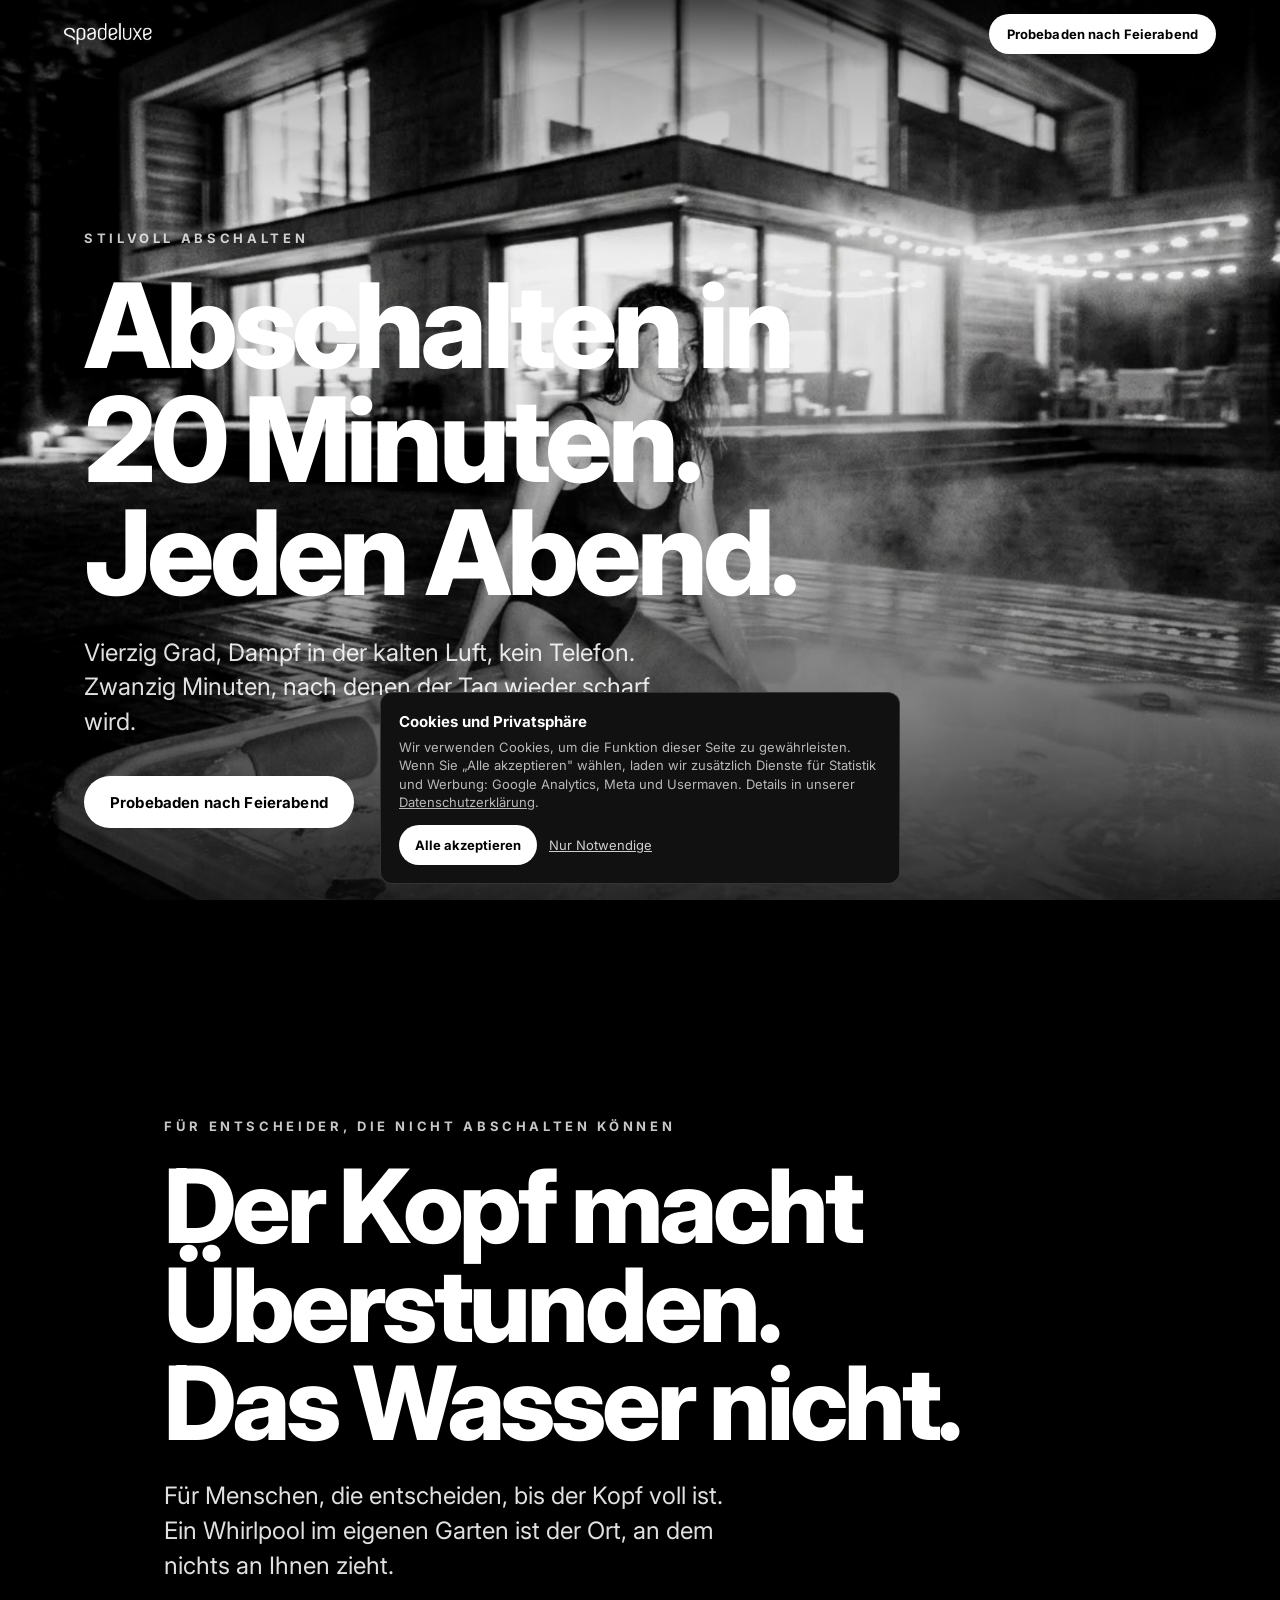
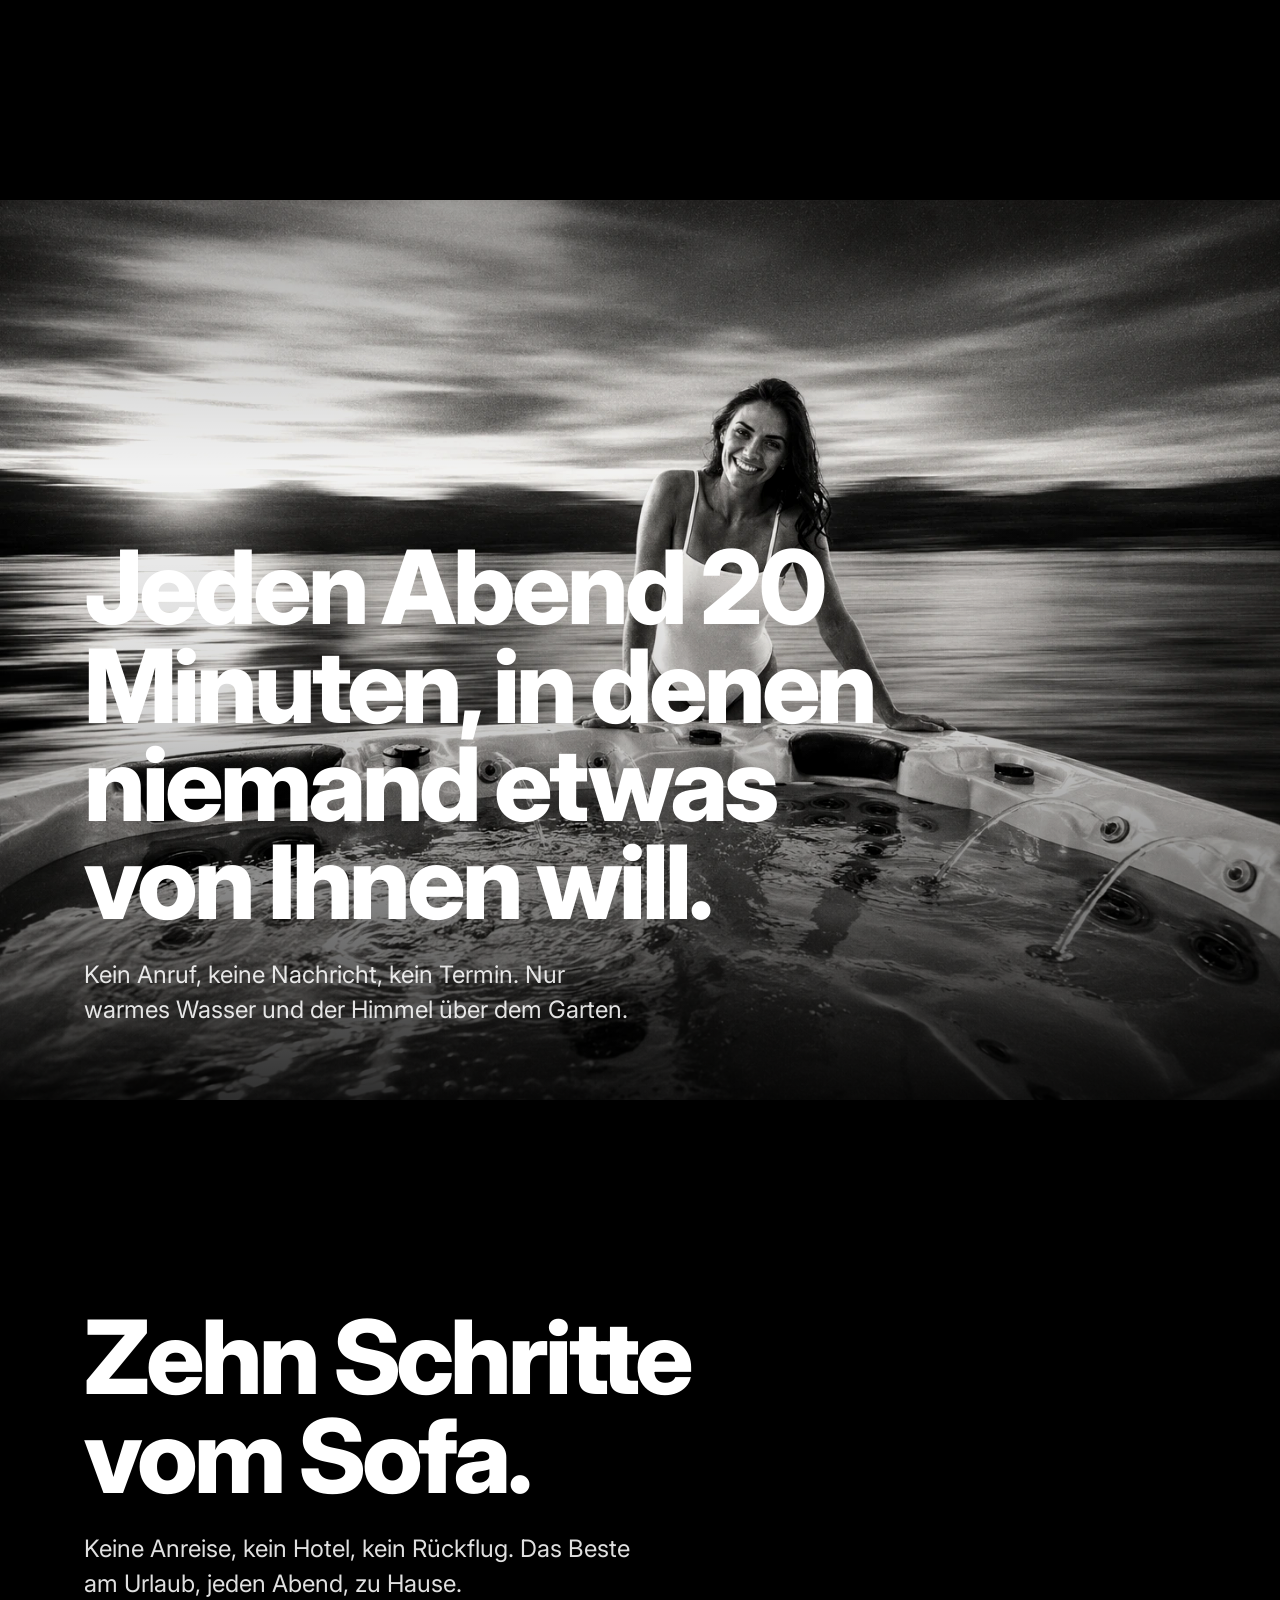
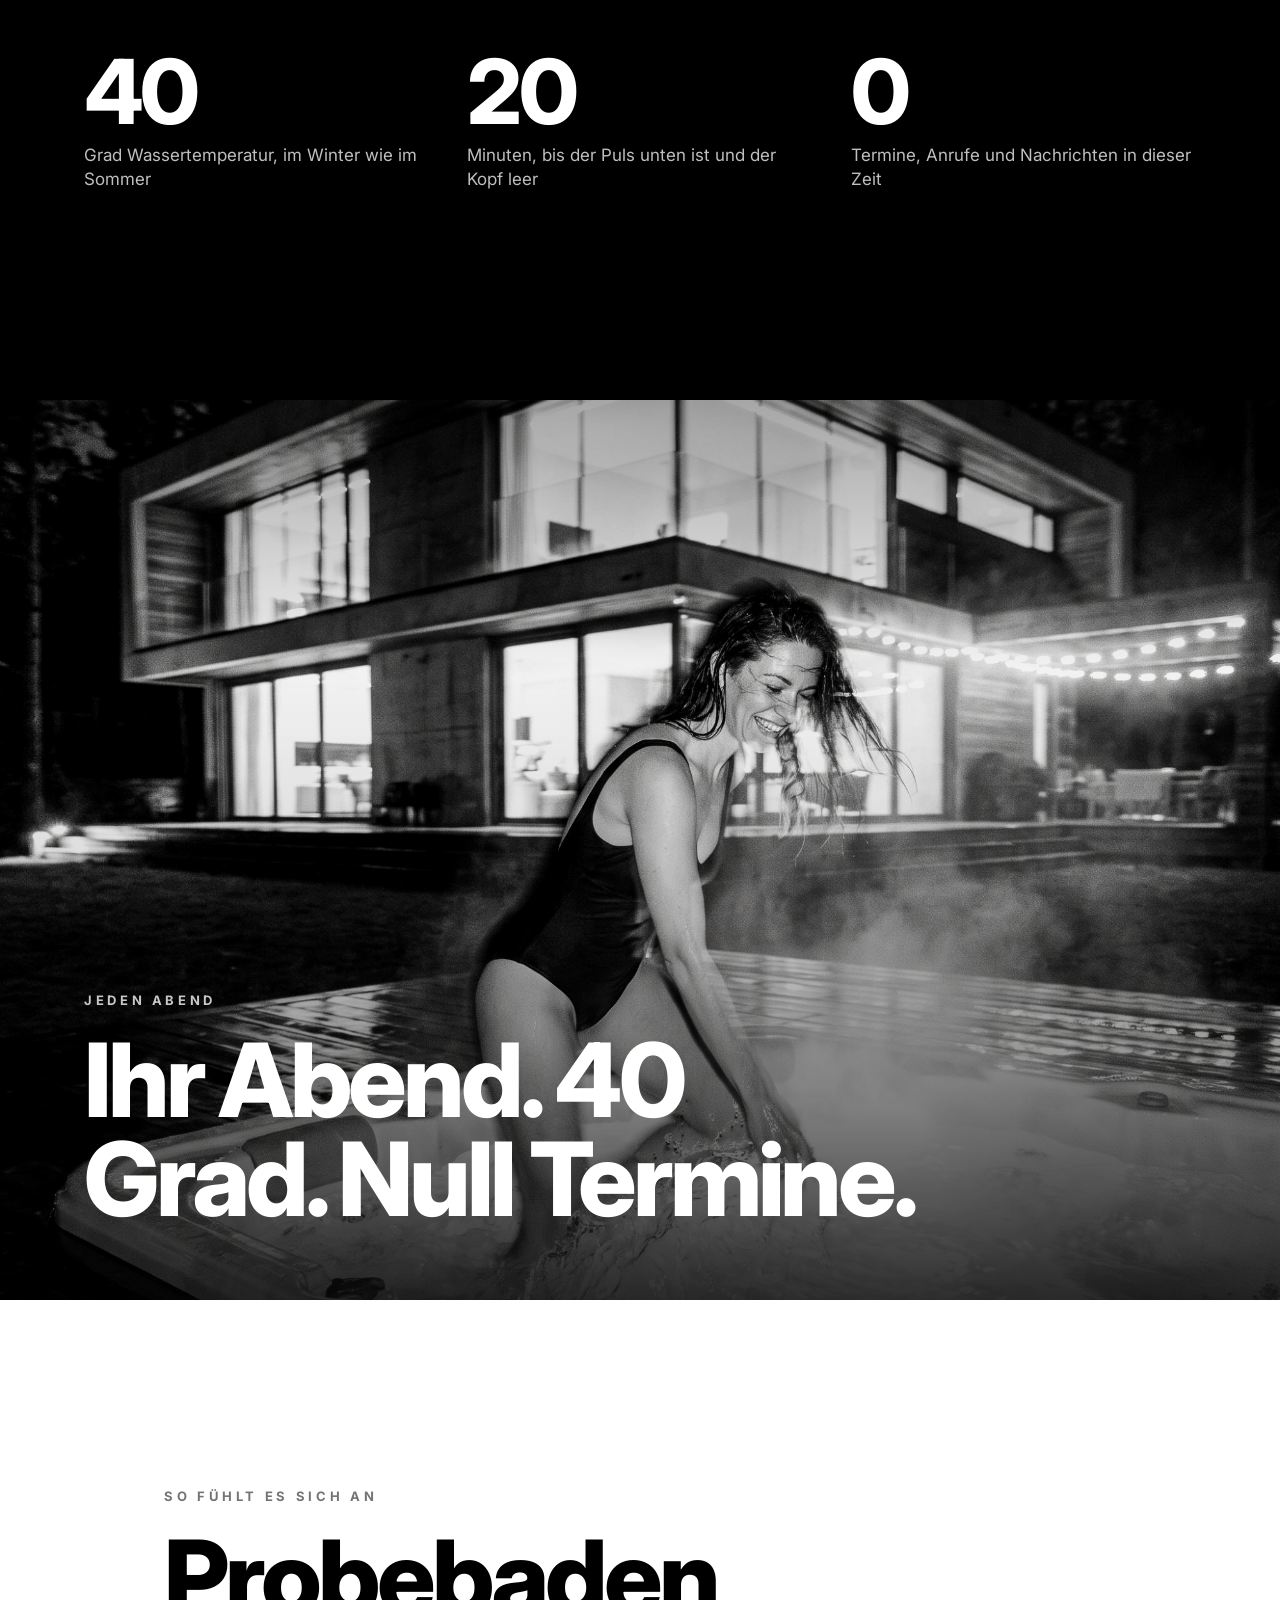
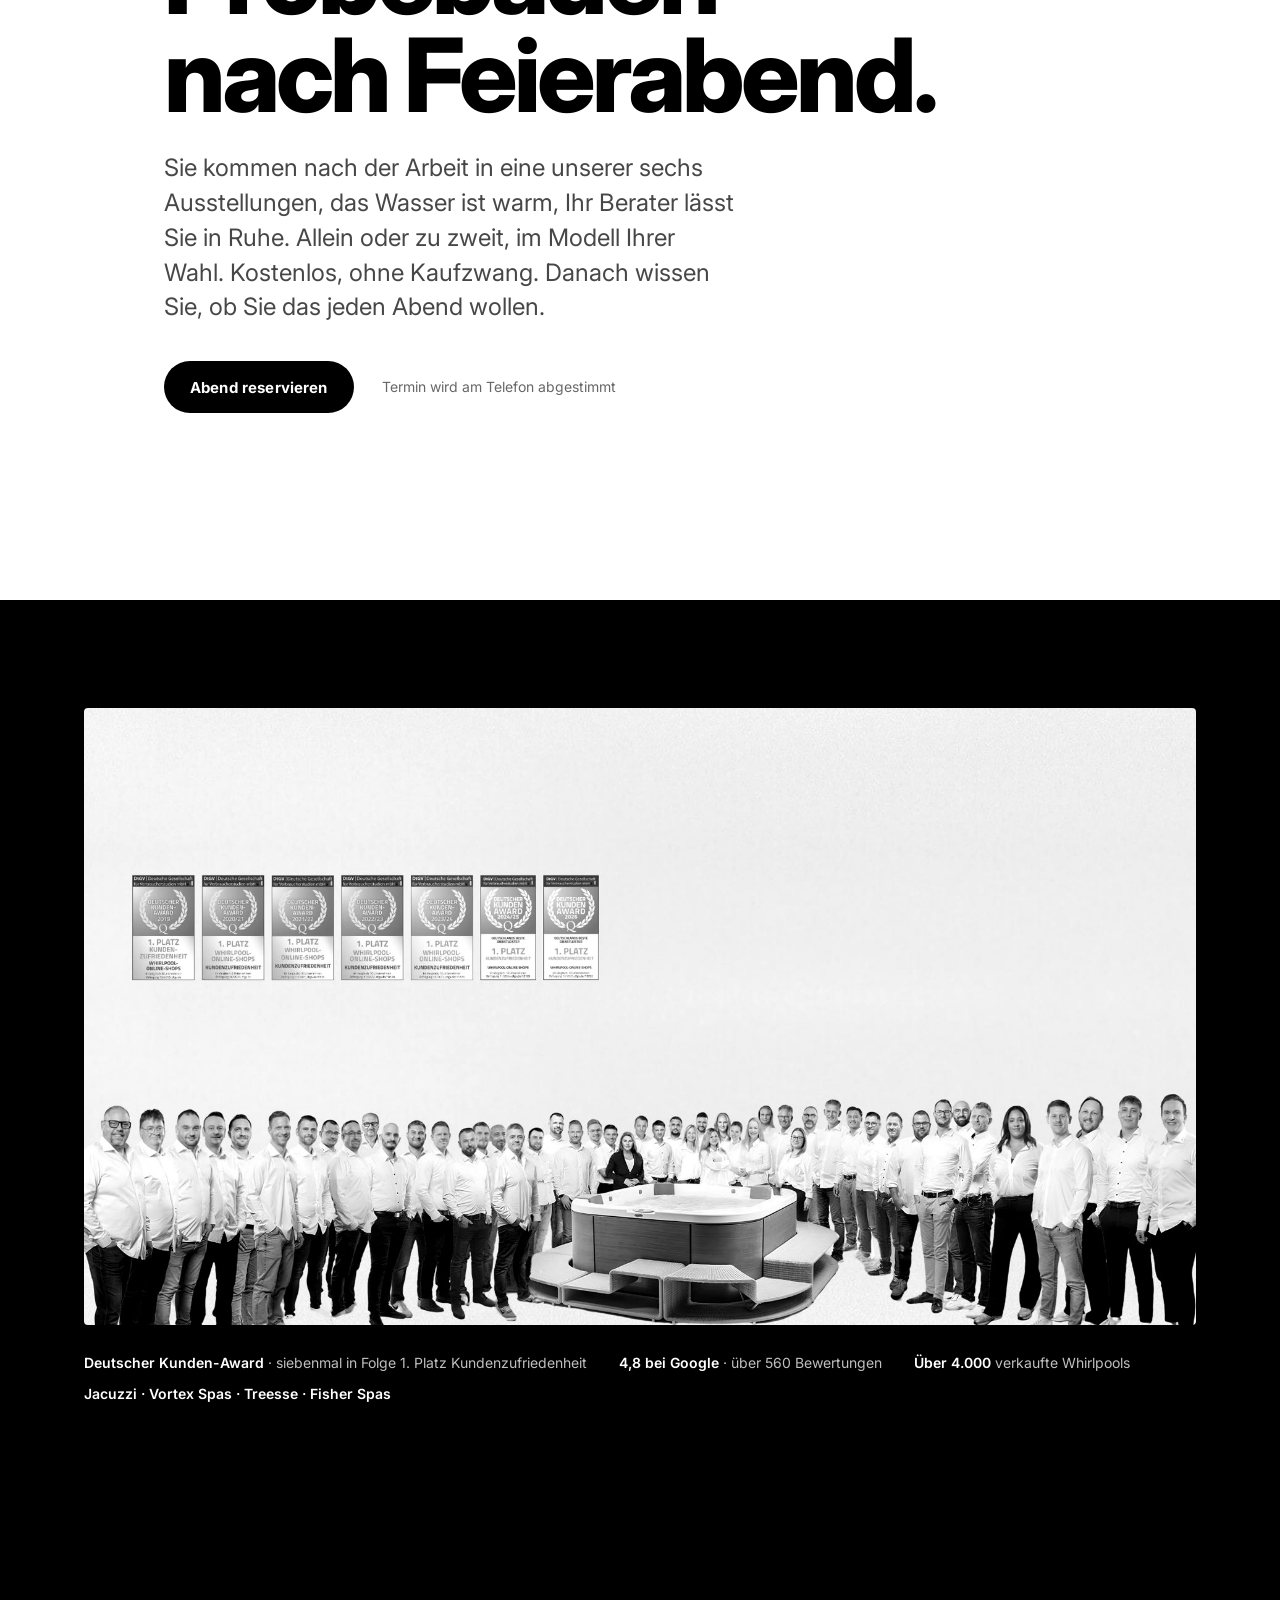
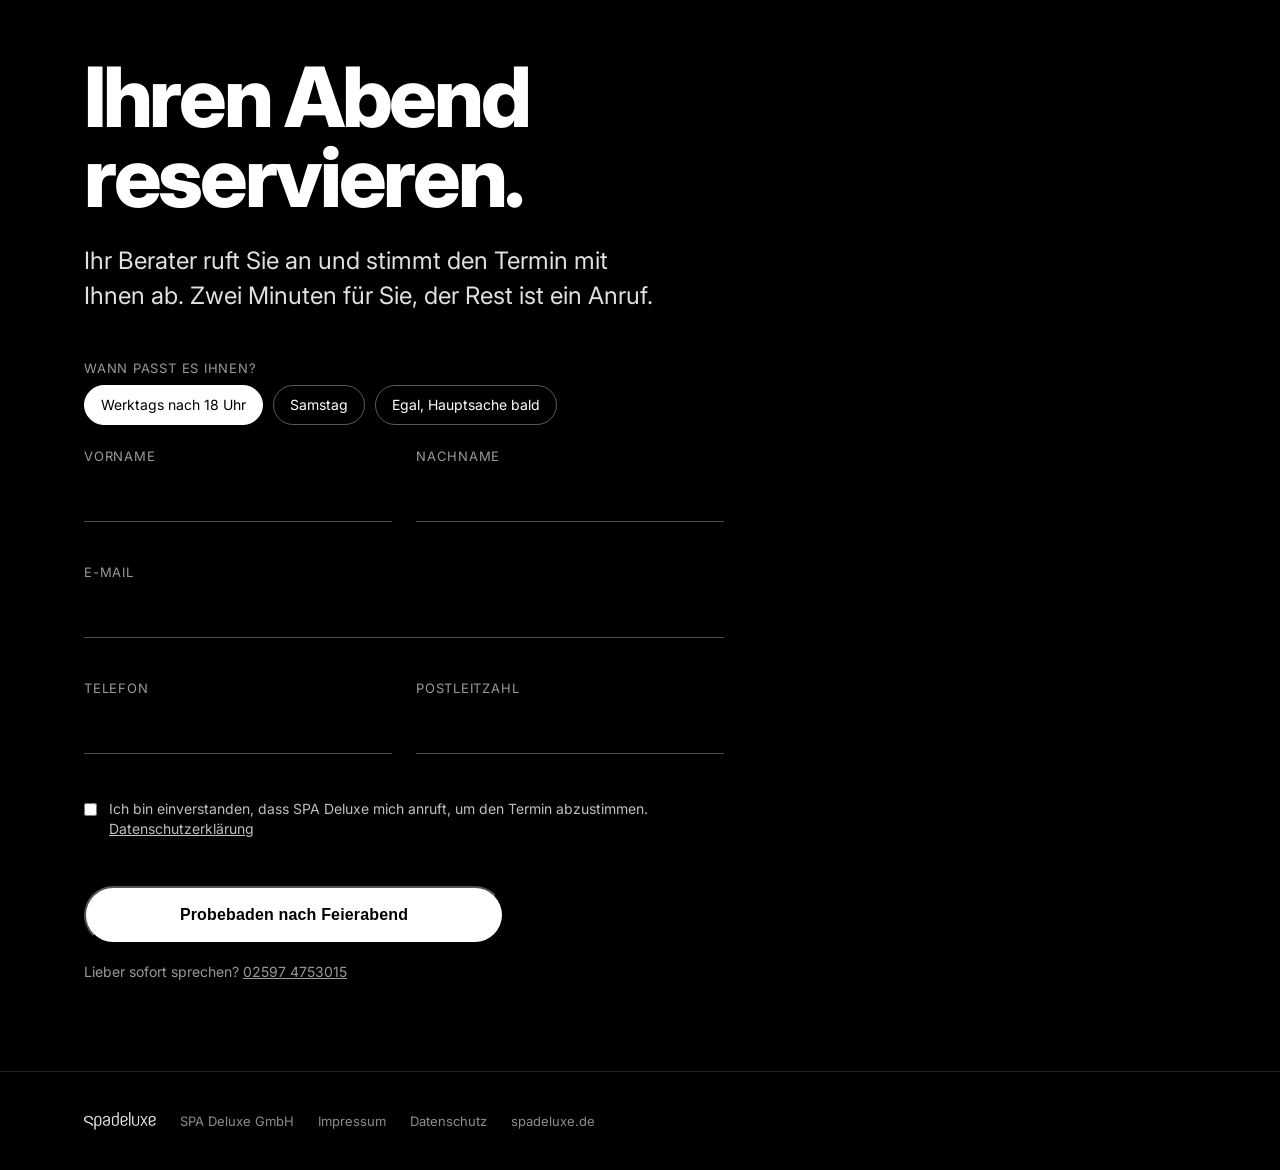
==== abschalten/index.html @ 78bf1dae "ads.spadeluxe.de: Kampagnenseiten, Ordner abschalten/ (Fassung 1, Zoho-Kennungen folgen) Co-Authored" ====
<!DOCTYPE html>
<html lang="de">
<head>
  <meta charset="UTF-8" />
  <meta name="viewport" content="width=device-width, initial-scale=1, viewport-fit=cover" />
  <meta name="theme-color" content="#000000" />
  <title>Abschalten in 20 Minuten. Jeden Abend. · SPA Deluxe</title>
  <meta name="description" content="Für alle, die abends nicht abschalten können: Vierzig Grad, Dampf in der kalten Luft, kein Telefon. Probebaden nach Feierabend in einer von sechs Ausstellungen von SPA Deluxe, kostenlos und ohne Kaufzwang." />
  <link rel="canonical" href="https://ads.spadeluxe.de/abschalten/" />
  <meta property="og:type" content="website" />
  <meta property="og:title" content="Abschalten in 20 Minuten. Jeden Abend." />
  <meta property="og:description" content="Vierzig Grad, Dampf in der kalten Luft, kein Telefon. Probebaden nach Feierabend bei SPA Deluxe." />
  <meta property="og:image" content="https://ads.spadeluxe.de/abschalten/assets/bilder/haus-nacht.webp" />
  <meta property="og:locale" content="de_DE" />
  <meta name="twitter:card" content="summary_large_image" />
  <link rel="preconnect" href="https://fonts.googleapis.com" />
  <link rel="preconnect" href="https://fonts.gstatic.com" crossorigin />
  <link href="https://fonts.googleapis.com/css2?family=Inter:wght@500;700;800&display=swap" rel="stylesheet" />
  <link rel="stylesheet" href="abschalten.css" />
  <!--
    Abschalten (Stress-CEO), Kampagnenseite im Apple-Stil, Stand 27.10.2026. Technik: app.js der Bauherren-Seite
    (Einwilligung, Messung, Zoho Web-to-Lead, Erfolgsanzeige, PLZ zur Ausstellung), abschalten.js (Einblenden,
    Zeitwunsch in Description, Vorschau). Zoho: Webformular „Abschalten LP" mit Lead Source „Lead: Abschalten";
    solange xnQsjsdp mit TODO beginnt, sendet app.js nichts und zeigt nur die Bestätigung.
    Vorschau: ?vorschau=danke, ?vorschau=formular, ?ohne=cookies.
  -->
</head>
<body>

<header class="kopf" id="site-header">
  <a href="#top" aria-label="SPA Deluxe"><img class="logo" src="assets/logo-white.png" alt="SPA Deluxe" width="120" height="26" /></a>
  <a href="#termin" class="knopf klein" data-cta="header-primary">Probebaden nach Feierabend</a>
</header>

<!-- 1 · Hero -->
<section class="bild" id="top" style="--pos:60% 50%">
  <img class="bg" src="assets/bilder/haus-nacht.webp" alt="" width="1814" height="1820" fetchpriority="high" decoding="async" />
  <div class="v"></div>
  <div class="wrap">
    <p class="kicker sofort">Stilvoll abschalten</p>
    <h1 class="sofort">Abschalten in 20 Minuten. Jeden Abend.</h1>
    <p class="satz sofort">Vierzig Grad, Dampf in der kalten Luft, kein Telefon. Zwanzig Minuten, nach denen der Tag wieder scharf wird.</p>
    <div class="zeile sofort">
      <a href="#termin" class="knopf" data-cta="hero-primary">Probebaden nach Feierabend</a>
      <span class="beleg">4,8 bei Google · über 560 Bewertungen · sechs Ausstellungen</span>
    </div>
  </div>
</section>

<!-- 2 · Schmerz -->
<section class="text">
  <div class="wrap">
    <p class="kicker reveal">Für Entscheider, die nicht abschalten können</p>
    <h2 class="gross reveal">Der Kopf macht Überstunden. Das Wasser nicht.</h2>
    <p class="satz reveal">Für Menschen, die entscheiden, bis der Kopf voll ist. Ein Whirlpool im eigenen Garten ist der Ort, an dem nichts an Ihnen zieht.</p>
  </div>
</section>

<!-- 3 · Bild: niemand will etwas -->
<section class="bild" style="--pos:50% 40%">
  <img class="bg" src="assets/bilder/see-unscharf.webp" alt="" width="1536" height="1024" loading="lazy" decoding="async" />
  <div class="v"></div>
  <div class="wrap">
    <h2 class="gross reveal">Jeden Abend 20 Minuten, in denen niemand etwas von Ihnen will.</h2>
    <p class="satz reveal">Kein Anruf, keine Nachricht, kein Termin. Nur warmes Wasser und der Himmel über dem Garten.</p>
  </div>
</section>

<!-- 4 · Zehn Schritte -->
<section class="text">
  <div class="wrap">
    <h2 class="gross reveal">Zehn Schritte vom Sofa.</h2>
    <p class="satz reveal">Keine Anreise, kein Hotel, kein Rückflug. Das Beste am Urlaub, jeden Abend, zu Hause.</p>
    <div class="zahlen reveal">
      <div class="zahl"><strong>40</strong><span>Grad Wassertemperatur, im Winter wie im Sommer</span></div>
      <div class="zahl"><strong>20</strong><span>Minuten, bis der Puls unten ist und der Kopf leer</span></div>
      <div class="zahl"><strong>0</strong><span>Termine, Anrufe und Nachrichten in dieser Zeit</span></div>
    </div>
  </div>
</section>

<!-- 5 · Bild: Einstieg -->
<section class="bild" style="--pos:55% 50%">
  <img class="bg" src="assets/bilder/einstieg.jpg" alt="" width="2000" height="2000" loading="lazy" decoding="async" />
  <div class="v"></div>
  <div class="wrap">
    <p class="kicker reveal">Jeden Abend</p>
    <h2 class="gross reveal">Ihr Abend. 40 Grad. Null Termine.</h2>
  </div>
</section>

<!-- 6 · Probebaden (weiß) -->
<section class="text weiss" id="probebaden">
  <div class="wrap">
    <p class="kicker reveal">So fühlt es sich an</p>
    <h2 class="gross reveal">Probebaden nach Feierabend.</h2>
    <p class="satz reveal">Sie kommen nach der Arbeit in eine unserer sechs Ausstellungen, das Wasser ist warm, Ihr Berater lässt Sie in Ruhe. Allein oder zu zweit, im Modell Ihrer Wahl. Kostenlos, ohne Kaufzwang. Danach wissen Sie, ob Sie das jeden Abend wollen.</p>
    <div class="zeile reveal">
      <a href="#termin" class="knopf hell" data-cta="probebaden-primary">Abend reservieren</a>
      <span class="beleg" style="color:rgba(0,0,0,.6)">Termin wird am Telefon abgestimmt</span>
    </div>
  </div>
</section>

<!-- 7 · Vertrauen -->
<section class="vertrauen">
  <div class="wrap">
    <img class="reveal" src="assets/bilder/team-sw.jpg" alt="Das Team von SPA Deluxe vor der Ausstellung" width="1800" height="998" loading="lazy" decoding="async" />
    <div class="belege reveal">
      <span><b>Deutscher Kunden-Award</b> · siebenmal in Folge 1. Platz Kundenzufriedenheit</span>
      <span><b>4,8 bei Google</b> · über 560 Bewertungen</span>
      <span><b>Über 4.000</b> verkaufte Whirlpools</span>
      <span><b>Jacuzzi · Vortex Spas · Treesse · Fisher Spas</b></span>
    </div>
    <p class="orte reveal">Ausstellungen in Senden bei Münster, Hamburg, Rüsselsheim bei Frankfurt, Esslingen bei Stuttgart, Fürth bei Nürnberg und Unterhaching bei München.</p>
  </div>
</section>

<!-- 8 · Formular -->
<section class="formular" id="termin" data-funnel="abschalten" data-pdf="" data-pdf-name="Abschalten Probebaden">
  <div class="wrap">
    <h2 class="gross reveal">Ihren Abend reservieren.</h2>
    <p class="satz reveal">Ihr Berater ruft Sie an und stimmt den Termin mit Ihnen ab. Zwei Minuten für Sie, der Rest ist ein Anruf.</p>

    <div class="form-box" id="lead-box">
      <div class="form-step" id="step-kontakt">
        <form id="lead-form" action="https://crm.zoho.eu/crm/WebToLeadForm" method="POST" target="zoho-lead-sink" accept-charset="UTF-8" novalidate>
          <input type="hidden" name="xnQsjsdp" value="TODO-abschalten" />
          <input type="hidden" name="xmIwtLD" value="TODO-abschalten" />
          <input type="hidden" name="actionType" value="TGVhZHM=" />
          <input type="hidden" name="returnURL" value="https://ads.spadeluxe.de/abschalten/" />
          <input type="hidden" name="Lead Source" value="Lead: Abschalten" />
          <input type="hidden" name="Description" id="lead-description" value="" />
          <input type="hidden" name="LEADCF157" data-attr="utm_source" data-max="100" />
          <input type="hidden" name="LEADCF156" data-attr="utm_medium" data-max="100" />
          <input type="hidden" name="LEADCF159" data-attr="utm_campaign" data-max="100" />
          <input type="hidden" name="LEADCF158" data-attr="gclid" data-max="255" />
          <input type="hidden" name="zc_gad" data-attr="gclid" />
          <input type="hidden" name="LEADCF177" data-attr="utm_content" data-max="255" />
          <input type="hidden" name="LEADCF178" data-attr="fbclid" data-max="255" />
          <input type="hidden" name="LEADCF169" data-filiale data-max="255" />
          <input type="hidden" name="LEADCF17" data-territory />
          <input type="hidden" name="aG9uZXlwb3Q" value="" />
          <div class="hp-field" aria-hidden="true">
            <label for="website_url">Website (bitte frei lassen)</label>
            <input type="text" id="website_url" name="website_url" tabindex="-1" autocomplete="off" />
          </div>

          <div class="feld">
            <label id="zeit-label">Wann passt es Ihnen?</label>
            <div class="chips" role="group" aria-labelledby="zeit-label" data-zeit>
              <button type="button" class="chip" aria-pressed="true" data-wert="Werktags nach 18 Uhr">Werktags nach 18 Uhr</button>
              <button type="button" class="chip" aria-pressed="false" data-wert="Samstag">Samstag</button>
              <button type="button" class="chip" aria-pressed="false" data-wert="Egal, Hauptsache bald">Egal, Hauptsache bald</button>
            </div>
          </div>

          <div class="zwei">
            <div class="feld">
              <label for="lead-first">Vorname</label>
              <input type="text" id="lead-first" name="First Name" autocomplete="given-name" />
            </div>
            <div class="feld">
              <label for="lead-last">Nachname</label>
              <input type="text" id="lead-last" name="Last Name" autocomplete="family-name" aria-describedby="err-lead-last" />
              <p class="field-error" id="err-lead-last" role="status" aria-live="polite"></p>
            </div>
          </div>
          <div class="feld">
            <label for="lead-email">E-Mail</label>
            <input type="email" id="lead-email" name="Email" autocomplete="email" inputmode="email" aria-describedby="err-lead-email" />
            <p class="field-error" id="err-lead-email" role="status" aria-live="polite"></p>
          </div>
          <div class="zwei">
            <div class="feld">
              <label for="lead-phone">Telefon</label>
              <input type="tel" id="lead-phone" name="Phone" autocomplete="tel" inputmode="tel" aria-describedby="err-lead-phone" />
              <p class="field-error" id="err-lead-phone" role="status" aria-live="polite"></p>
            </div>
            <div class="feld">
              <label for="lead-plz">Postleitzahl</label>
              <input type="text" id="lead-plz" name="Zip Code" autocomplete="postal-code" inputmode="numeric" pattern="[0-9]*" maxlength="5" aria-describedby="err-lead-plz hint-lead-plz" />
              <p class="field-hint" id="hint-lead-plz" aria-live="polite"></p>
              <p class="field-error" id="err-lead-plz" role="status" aria-live="polite"></p>
            </div>
          </div>

          <label class="consent-label" for="lead-consent">
            <input type="checkbox" id="lead-consent" name="privacyConsent" value="ja" aria-describedby="err-lead-consent" />
            <span>Ich bin einverstanden, dass SPA Deluxe mich anruft, um den Termin abzustimmen. <a href="https://spadeluxe.de/datenschutz/" target="_blank" rel="noopener">Datenschutzerklärung</a></span>
          </label>
          <p class="field-error" id="err-lead-consent" role="status" aria-live="polite"></p>

          <button type="submit" class="knopf" id="lead-submit">Probebaden nach Feierabend</button>
        </form>
        <p class="form-foot">Lieber sofort sprechen? <a href="tel:+4925974753015">02597 4753015</a></p>
      </div>

      <iframe name="zoho-lead-sink" title="Zoho" hidden aria-hidden="true"></iframe>

      <div class="lead-success" id="lead-success" data-phase="prep" hidden>
        <div class="lead-prep">
          <div class="lead-prep-bar" aria-hidden="true"><span class="lead-prep-bar-fill"></span></div>
          <p class="lead-prep-text" role="status">Ihr Abend wird reserviert …</p>
        </div>
        <div class="lead-done">
          <svg class="lead-check" viewBox="0 0 56 56" width="56" height="56" aria-hidden="true" focusable="false"><circle class="lead-check-bg" cx="28" cy="28" r="25" /><circle class="lead-check-ring" cx="28" cy="28" r="25" /><path class="lead-check-tick" d="M17 29.5l7.2 7.2L39.5 21" /></svg>
          <h3 class="lead-done-title" id="lead-success-title" tabindex="-1">Danke<span data-lead-name hidden>, <span data-lead-first></span></span>. Ihr Berater ruft Sie an.</h3>
          <div class="ticket" aria-label="Ihre Reservierung">
            <div class="ticket-kopf"><span class="t1">Probebaden nach Feierabend</span><span class="t2">SPA Deluxe</span></div>
            <div class="ticket-zeile"><span class="k">Anruf</span><span class="v">werktags innerhalb weniger Stunden, von einer Nummer von SPA Deluxe</span></div>
            <div class="ticket-zeile"><span class="k">Termin</span><span class="v">stimmen Sie am Telefon ab, nach Feierabend oder am Samstag</span></div>
            <div class="ticket-zeile"><span class="k">Ort</span><span class="v">Ihre nächste Ausstellung, das Modell Ihrer Wahl, das Wasser ist warm</span></div>
          </div>
          <div class="ticket-aktionen"></div>
          <div class="lead-done-note">
            <p>Bis dahin: Nichts vorbereiten. Badesachen reichen, Handtücher haben wir.</p>
            <p class="lead-done-fast">Lieber sofort sprechen? <a href="tel:+4925974753015">02597 4753015</a></p>
          </div>
        </div>
      </div>
    </div>
  </div>
</section>

<footer class="fuss">
  <div class="wrap">
    <img src="assets/logo-white.png" alt="SPA Deluxe" />
    <span>SPA Deluxe GmbH</span>
    <a href="https://spadeluxe.de/impressum/" target="_blank" rel="noopener">Impressum</a>
    <a href="https://spadeluxe.de/datenschutz/" target="_blank" rel="noopener">Datenschutz</a>
    <a href="https://spadeluxe.de/" target="_blank" rel="noopener">spadeluxe.de</a>
  </div>
</footer>

<div class="cookie-banner" id="cookie-banner" role="dialog" aria-labelledby="cookie-title" aria-describedby="cookie-desc" aria-hidden="true">
  <h4 id="cookie-title">Cookies und Privatsphäre</h4>
  <p id="cookie-desc">Wir verwenden Cookies, um die Funktion dieser Seite zu gewährleisten. Wenn Sie „Alle akzeptieren" wählen, laden wir zusätzlich Dienste für Statistik und Werbung: Google Analytics, Meta und Usermaven. Details in unserer <a href="https://spadeluxe.de/datenschutz/" target="_blank" rel="noopener">Datenschutzerklärung</a>.</p>
  <div class="cookie-actions">
    <button type="button" class="btn btn-primary" data-cookie="all">Alle akzeptieren</button>
    <button type="button" class="cookie-essential" data-cookie="essential">Nur Notwendige</button>
  </div>
</div>

<script src="abschalten.js" defer></script>
<script src="app.js" defer></script>
</body>
</html>
---- abschalten/abschalten.css ----
/* Abschalten · Kampagnenseite im Apple-Stil: Schwarz, ein Bild je Bildschirm, große Schrift, ein Knopf. Stand 27.10.2026 */
:root{--schwarz:#000;--weiss:#fff;--grau:#9a9a9a;--grau2:#5c5c5c;--rand:clamp(16px,5vw,72px);--max:1240px}
*{box-sizing:border-box;margin:0;padding:0}
html{scroll-behavior:smooth;-webkit-text-size-adjust:100%}
body{background:var(--schwarz);color:var(--weiss);font-family:"Inter",system-ui,-apple-system,"Helvetica Neue",Arial,sans-serif;-webkit-font-smoothing:antialiased;line-height:1.4;overflow-x:hidden}
img{display:block;max-width:100%}
a{color:inherit;text-decoration:none}
.wrap{max-width:var(--max);margin:0 auto;padding:0 var(--rand)}
/* Kopf */
.kopf{position:fixed;inset:0 0 auto 0;z-index:20;display:flex;align-items:center;justify-content:space-between;padding:calc(14px + env(safe-area-inset-top,0px)) var(--rand) 14px;background:linear-gradient(180deg,rgba(0,0,0,.55),rgba(0,0,0,0))}
.kopf .logo{height:22px;width:auto}
.knopf{display:inline-flex;align-items:center;justify-content:center;height:52px;padding:0 26px;border-radius:999px;background:var(--weiss);color:var(--schwarz);font-weight:700;font-size:15px;letter-spacing:.01em;white-space:nowrap;transition:transform .2s ease,opacity .2s ease}
.knopf:hover{transform:translateY(-1px)}
.knopf.klein{height:40px;padding:0 18px;font-size:13px}
.knopf.hell{background:var(--schwarz);color:var(--weiss)}
/* Bildschirme */
.bild{position:relative;min-height:100svh;display:flex;align-items:flex-end;overflow:hidden;isolation:isolate}
.bild img.bg{position:absolute;inset:0;width:100%;height:100%;object-fit:cover;object-position:var(--pos,50% 50%);z-index:-2;filter:contrast(1.05)}
.bild .v{position:absolute;inset:0;z-index:-1;background:linear-gradient(180deg,rgba(0,0,0,.35) 0%,rgba(0,0,0,.05) 30%,rgba(0,0,0,.15) 55%,rgba(0,0,0,.82) 100%)}
.bild .wrap{width:100%;padding-bottom:clamp(48px,8vh,96px);padding-top:clamp(120px,22vh,200px)}
.kicker{font-weight:700;font-size:clamp(11px,1.2vw,13px);letter-spacing:.28em;text-transform:uppercase;color:rgba(255,255,255,.78);margin-bottom:clamp(16px,2.5vh,28px)}
h1,.gross{font-weight:800;letter-spacing:-.04em;line-height:.96;text-wrap:balance}
h1{font-size:clamp(44px,9.2vw,124px);max-width:14ch}
.gross{font-size:clamp(40px,8vw,108px);max-width:14ch}
.satz{font-size:clamp(17px,1.9vw,24px);line-height:1.45;max-width:38ch;color:rgba(255,255,255,.88);margin-top:clamp(18px,3vh,30px)}
.zeile{display:flex;flex-wrap:wrap;gap:16px 28px;align-items:center;margin-top:clamp(24px,4vh,40px)}
.beleg{font-size:14px;color:rgba(255,255,255,.72)}
/* Text-Bildschirme */
.text{min-height:100svh;display:flex;align-items:center;padding:clamp(80px,14vh,160px) 0}
.text.weiss{background:var(--weiss);color:var(--schwarz)}
.text.weiss .satz{color:rgba(0,0,0,.72)}
.text.weiss .kicker{color:rgba(0,0,0,.55)}
/* Zahlenreihe */
.zahlen{display:grid;grid-template-columns:repeat(3,minmax(0,1fr));gap:clamp(16px,3vw,40px);margin-top:clamp(28px,5vh,56px)}
.zahl strong{display:block;font-weight:800;font-size:clamp(40px,7vw,96px);letter-spacing:-.04em;line-height:1}
.zahl span{display:block;margin-top:8px;font-size:clamp(13px,1.4vw,17px);color:rgba(255,255,255,.75)}
/* Vertrauen */
.vertrauen{padding:clamp(72px,12vh,140px) 0}
.vertrauen img{width:100%;height:auto;border-radius:4px}
.belege{display:flex;flex-wrap:wrap;gap:12px 32px;margin-top:28px;font-size:14px;color:rgba(255,255,255,.75)}
.belege b{color:var(--weiss);font-weight:600}
.orte{margin-top:18px;font-size:14px;color:rgba(255,255,255,.6)}
/* Formular */
.formular{padding:clamp(72px,12vh,140px) 0 clamp(72px,10vh,120px)}
.formular .gross{font-size:clamp(36px,6.5vw,88px)}
.form-box{max-width:640px;margin-top:clamp(28px,5vh,48px)}
.feld{margin-top:22px}
.feld label{display:block;font-size:13px;letter-spacing:.06em;text-transform:uppercase;color:rgba(255,255,255,.6);margin-bottom:8px}
.feld input[type=text],.feld input[type=email],.feld input[type=tel]{width:100%;background:transparent;border:0;border-bottom:1px solid rgba(255,255,255,.3);color:var(--weiss);font:inherit;font-size:20px;padding:10px 0;border-radius:0;outline:none}
.feld input:focus{border-bottom-color:var(--weiss)}
.feld input.is-invalid{border-bottom-color:#ff6b6b}
.zwei{display:grid;grid-template-columns:1fr 1fr;gap:0 24px}
@media (max-width:600px){.zwei{grid-template-columns:1fr}}
.field-error{font-size:13px;color:#ff8a8a;margin-top:6px;min-height:1em}
.field-hint{font-size:13px;color:rgba(255,255,255,.6);margin-top:6px}
.chips{display:flex;flex-wrap:wrap;gap:10px}
.chip{height:40px;padding:0 16px;border-radius:999px;border:1px solid rgba(255,255,255,.35);background:transparent;color:var(--weiss);font:inherit;font-size:14px;cursor:pointer}
.chip[aria-pressed=true]{background:var(--weiss);color:var(--schwarz);border-color:var(--weiss)}
.consent-label{display:flex;gap:12px;align-items:flex-start;font-size:14px;color:rgba(255,255,255,.75);margin-top:26px;cursor:pointer}
.consent-label input{margin-top:4px;accent-color:#fff}
.consent-label a{text-decoration:underline}
#lead-submit{margin-top:28px;width:100%;max-width:420px;height:58px;font-size:16px}
.form-foot{margin-top:18px;font-size:14px;color:rgba(255,255,255,.6)}
.form-foot a{text-decoration:underline}
.hp-field{position:absolute;left:-9999px;top:auto;width:1px;height:1px;overflow:hidden}
/* Bestätigung (Struktur aus app.js) */
.lead-success[hidden]{display:none}
.lead-prep-bar{height:2px;background:rgba(255,255,255,.2);overflow:hidden;border-radius:2px;max-width:420px}
.lead-prep-bar-fill{display:block;height:100%;width:40%;background:#fff;animation:lauf 1.2s ease-in-out infinite}
@keyframes lauf{0%{transform:translateX(-100%)}100%{transform:translateX(260%)}}
.lead-prep-text{margin-top:14px;color:rgba(255,255,255,.7)}
.lead-success[data-phase=prep] .lead-done{display:none}
.lead-success[data-phase=done] .lead-prep{display:none}
.lead-check{display:none}
.lead-done-title{font-weight:800;font-size:clamp(28px,4.5vw,56px);letter-spacing:-.03em;line-height:1.05;text-wrap:balance}
.ticket{margin-top:28px;border-top:1px solid rgba(255,255,255,.2)}
.ticket-kopf{display:none}
.ticket-zeile{display:grid;grid-template-columns:120px 1fr;gap:16px;padding:14px 0;border-bottom:1px solid rgba(255,255,255,.12);font-size:15px}
.ticket-zeile .k{color:rgba(255,255,255,.55)}
.ticket-aktionen{display:none}
.lead-done-note{margin-top:22px;font-size:14px;color:rgba(255,255,255,.65)}
.lead-done-note a{text-decoration:underline}
/* Fuß */
.fuss{padding:40px 0 calc(40px + env(safe-area-inset-bottom,0px));border-top:1px solid rgba(255,255,255,.12);font-size:13px;color:rgba(255,255,255,.55)}
.fuss .wrap{display:flex;flex-wrap:wrap;gap:12px 24px;align-items:center}
.fuss img{height:18px;opacity:.9}
.fuss a:hover{color:#fff}
/* Einblenden */
.reveal{opacity:0;transform:translateY(28px);transition:opacity .9s cubic-bezier(.2,.7,.2,1),transform .9s cubic-bezier(.2,.7,.2,1)}
.reveal.sichtbar{opacity:1;transform:none}
.sofort{animation:auf .9s cubic-bezier(.2,.7,.2,1) .1s both}
@keyframes auf{from{opacity:0;transform:translateY(28px)}to{opacity:1;transform:none}}
@media (prefers-reduced-motion:reduce){.reveal,.sofort{opacity:1;transform:none;animation:none;transition:none}}
/* Cookie-Banner dunkel */
.cookie-banner{position:fixed;left:16px;right:16px;bottom:16px;z-index:30;background:#111;color:#fff;border:1px solid rgba(255,255,255,.15);border-radius:12px;padding:18px;max-width:520px;margin:0 auto;display:none}
.cookie-banner.visible{display:block}
.cookie-banner h4{font-size:15px;margin-bottom:6px}
.cookie-banner p{font-size:13px;color:rgba(255,255,255,.7)}
.cookie-banner a{text-decoration:underline}
.cookie-actions{display:flex;gap:12px;margin-top:14px;align-items:center}
.cookie-essential{background:none;border:0;color:rgba(255,255,255,.8);font:inherit;font-size:13px;text-decoration:underline;cursor:pointer}
.btn.btn-primary{display:inline-flex;align-items:center;height:40px;padding:0 16px;border-radius:999px;background:#fff;color:#000;border:0;font:inherit;font-weight:700;font-size:13px;cursor:pointer}
/* Nur für ganzseitige Bildschirmfotos (?shot=900): feste Bildschirmhöhe statt 100svh */
body.shot .bild,body.shot .text{min-height:var(--shot,900px)}
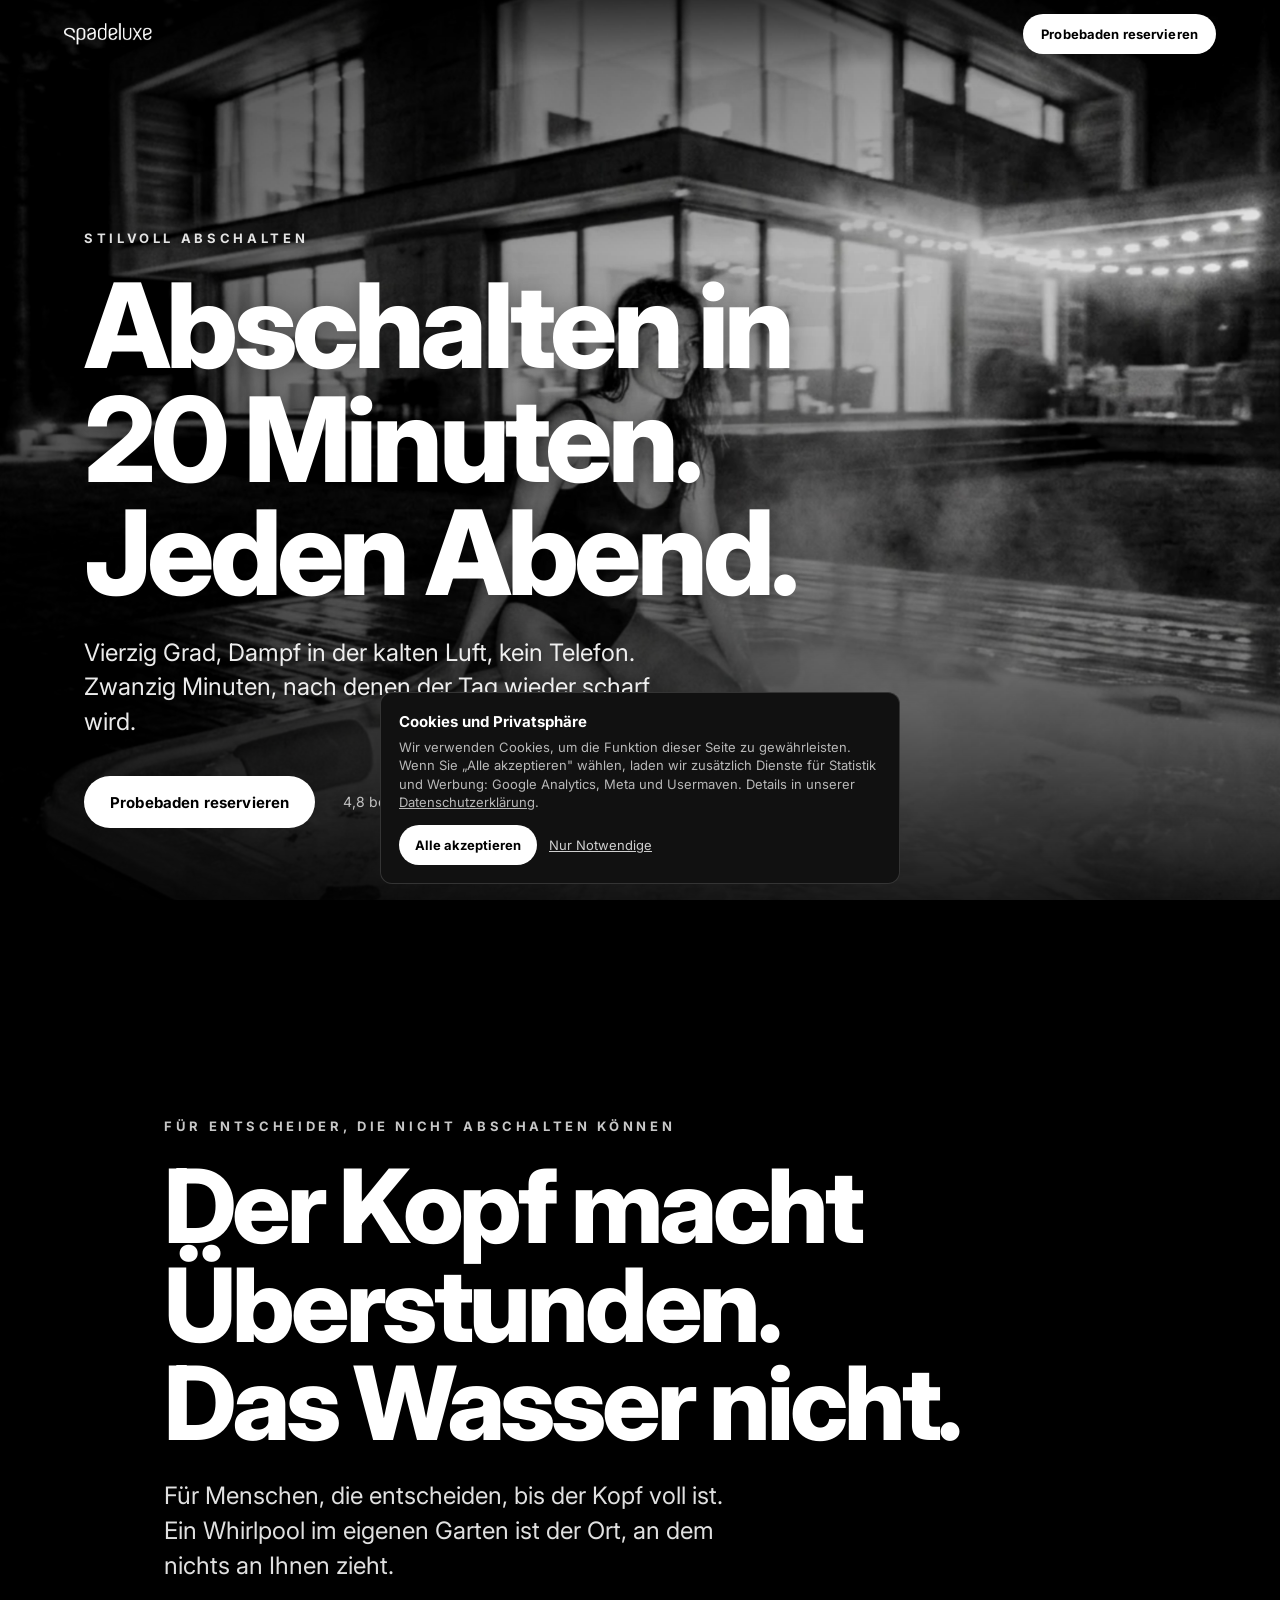
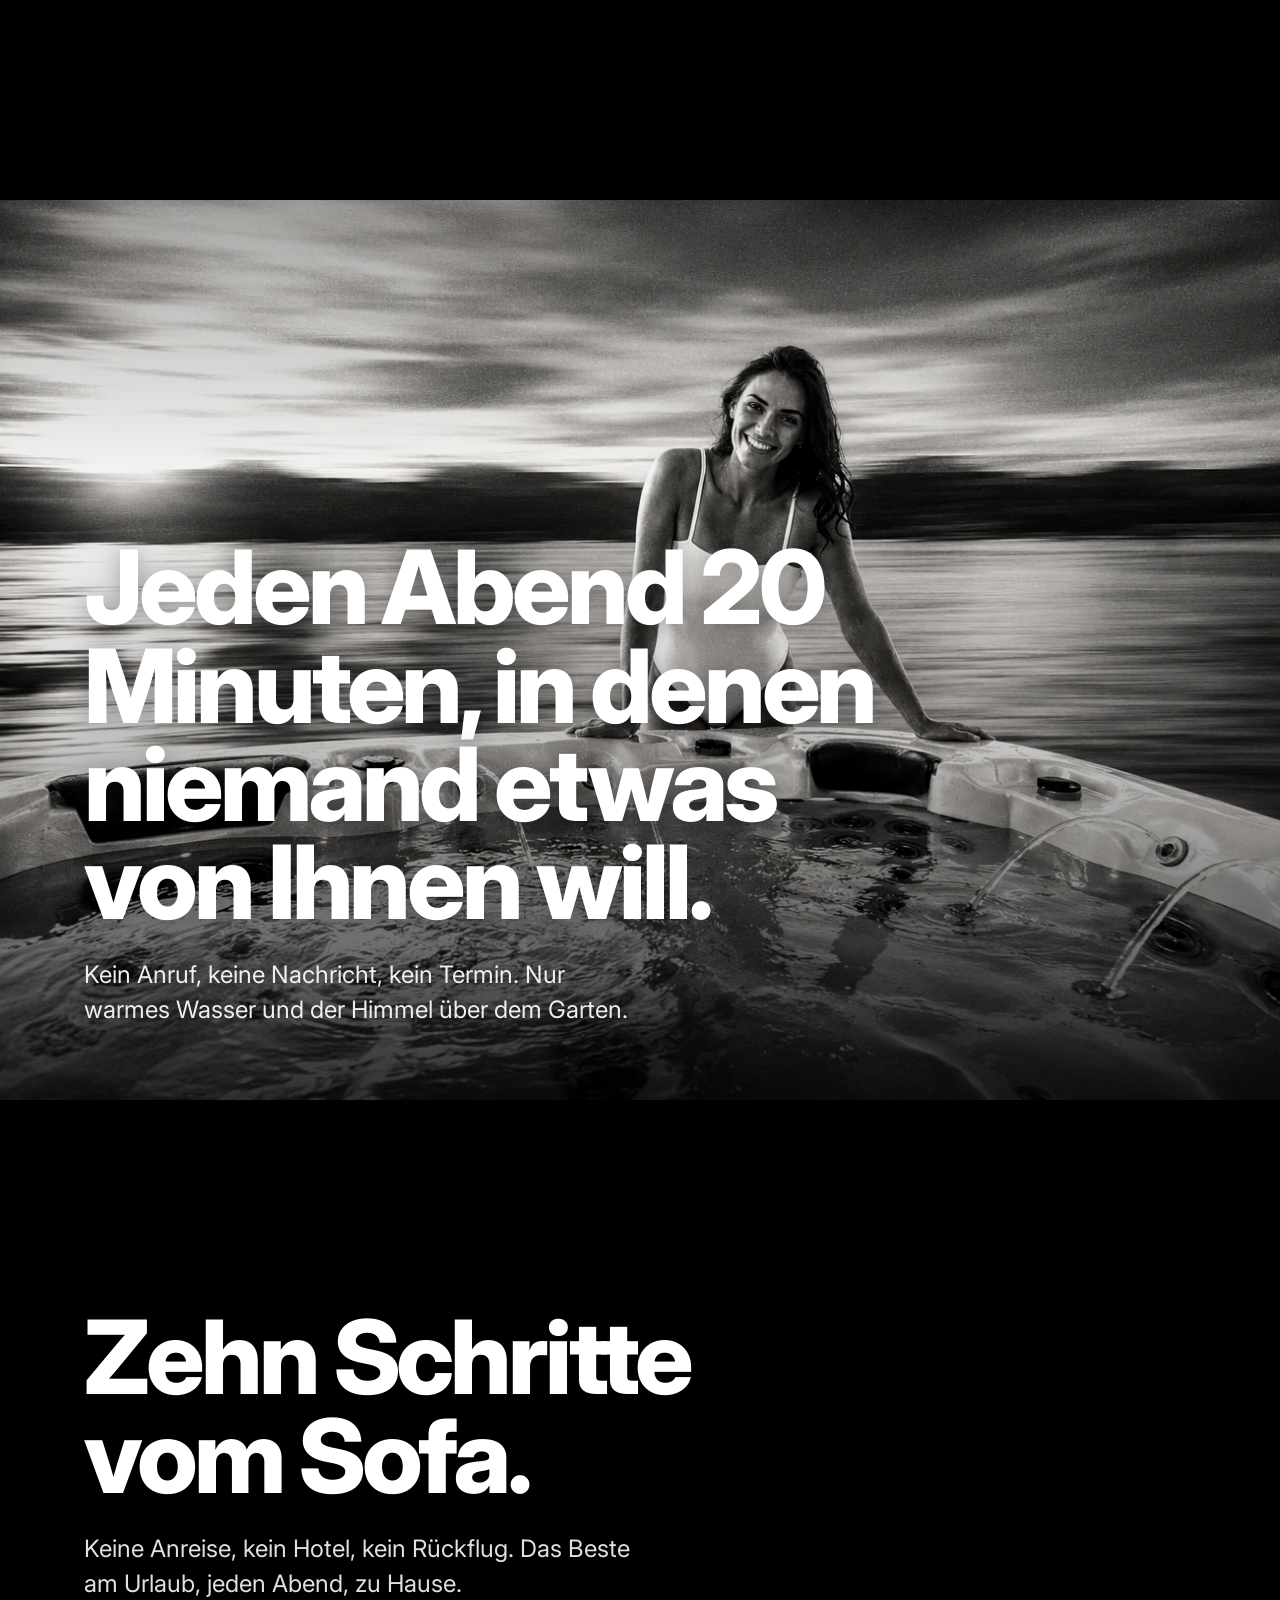
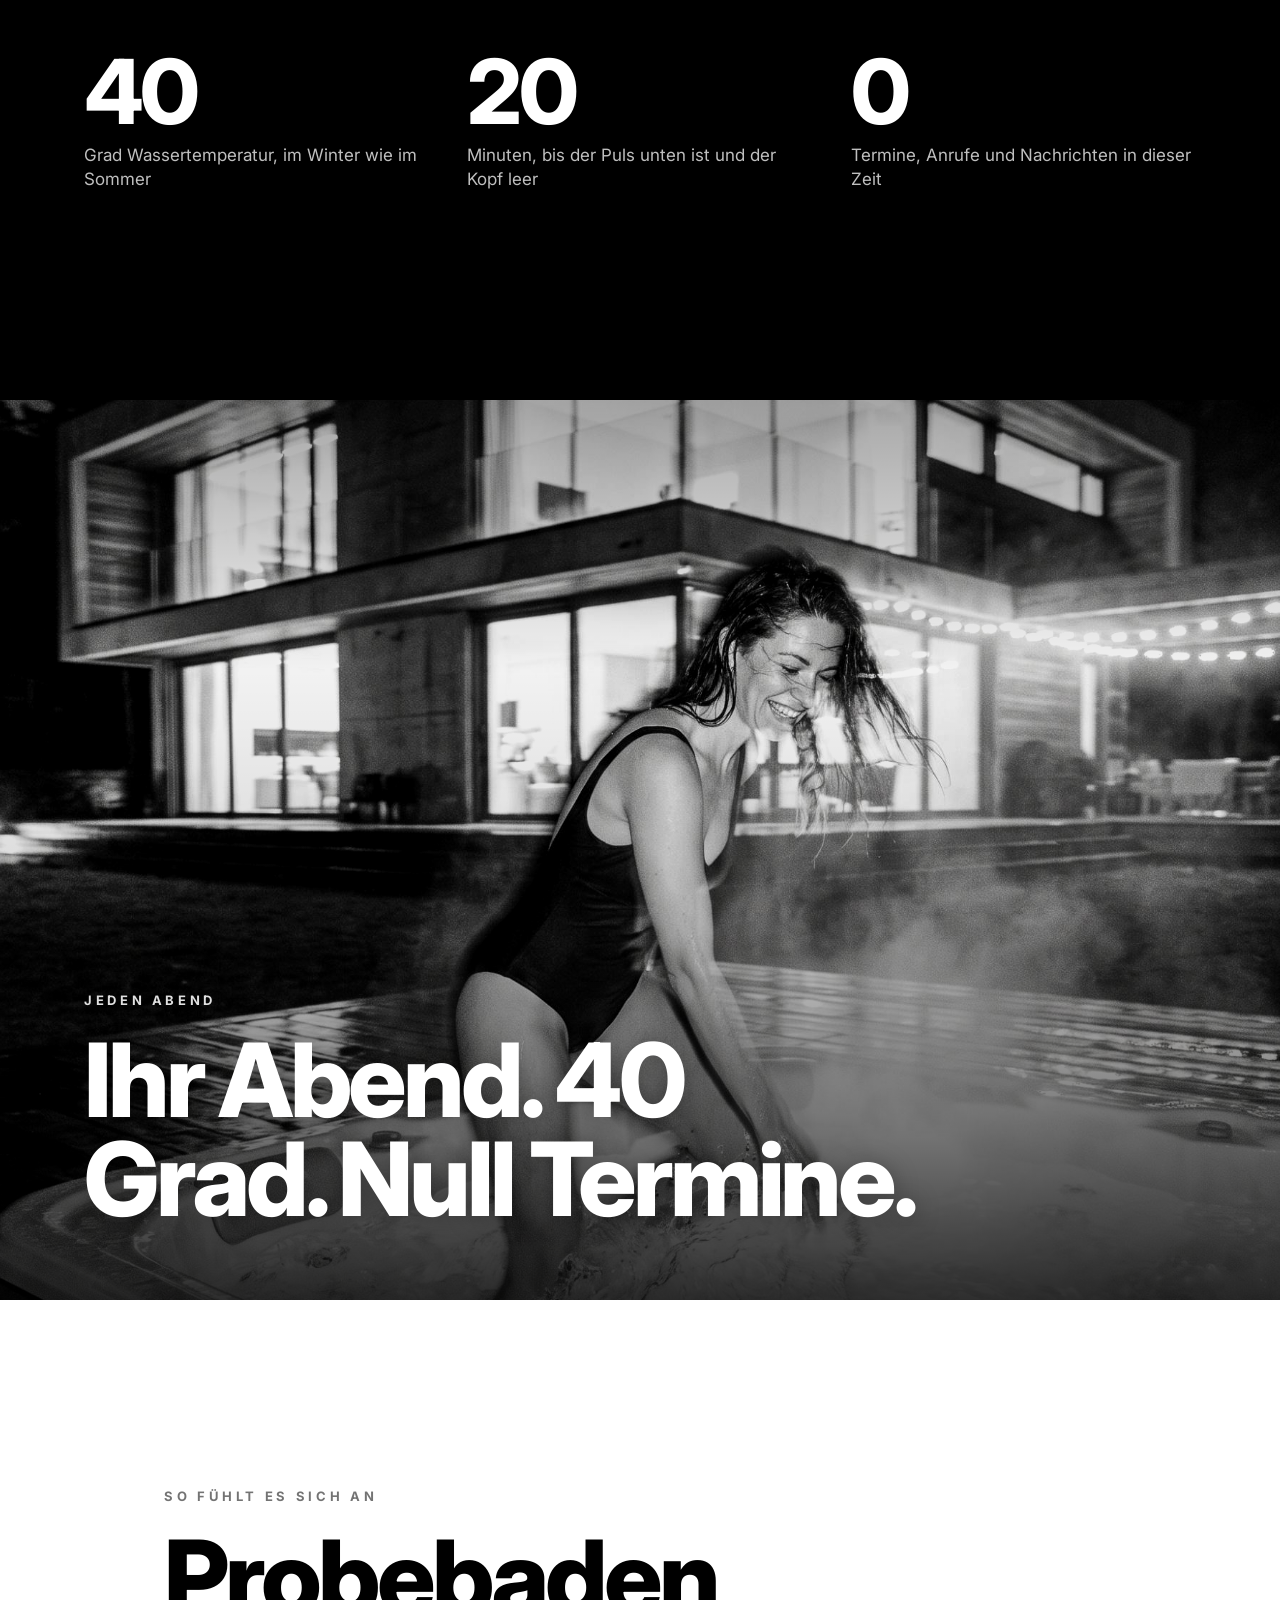
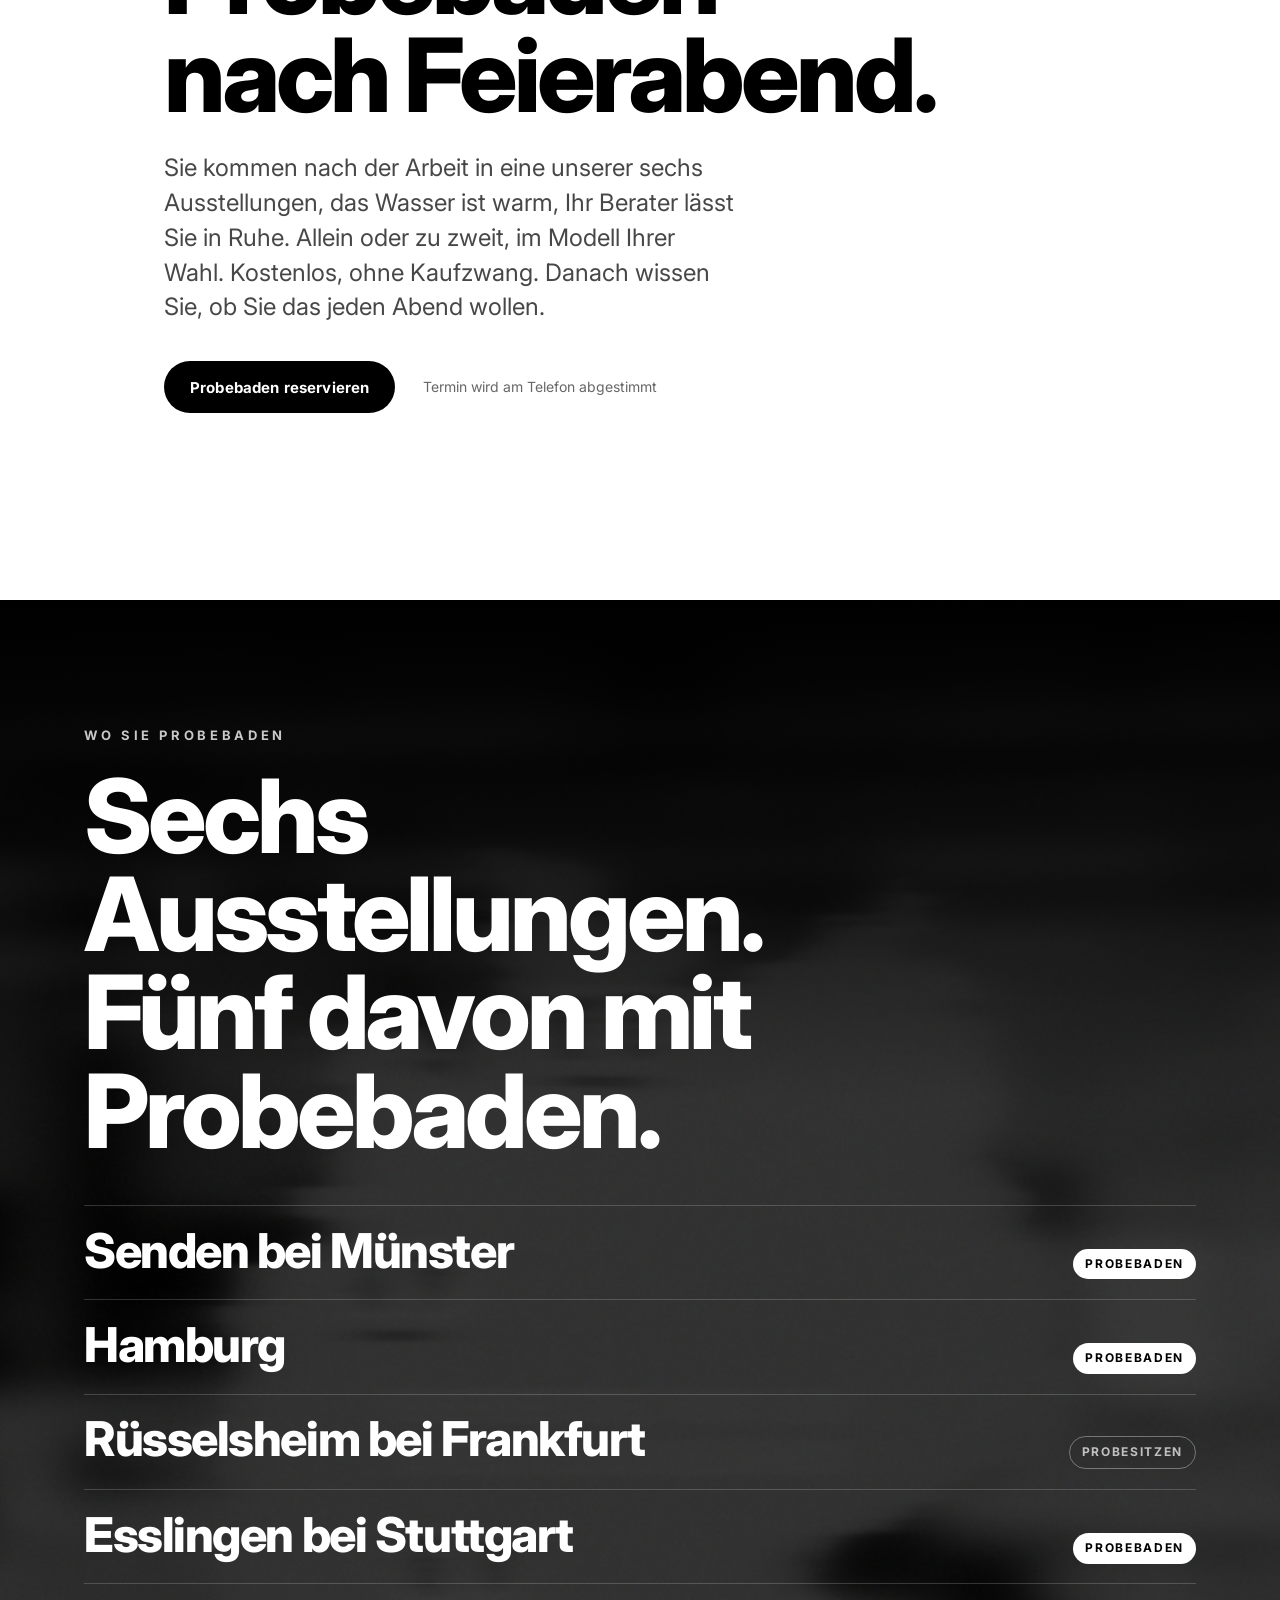
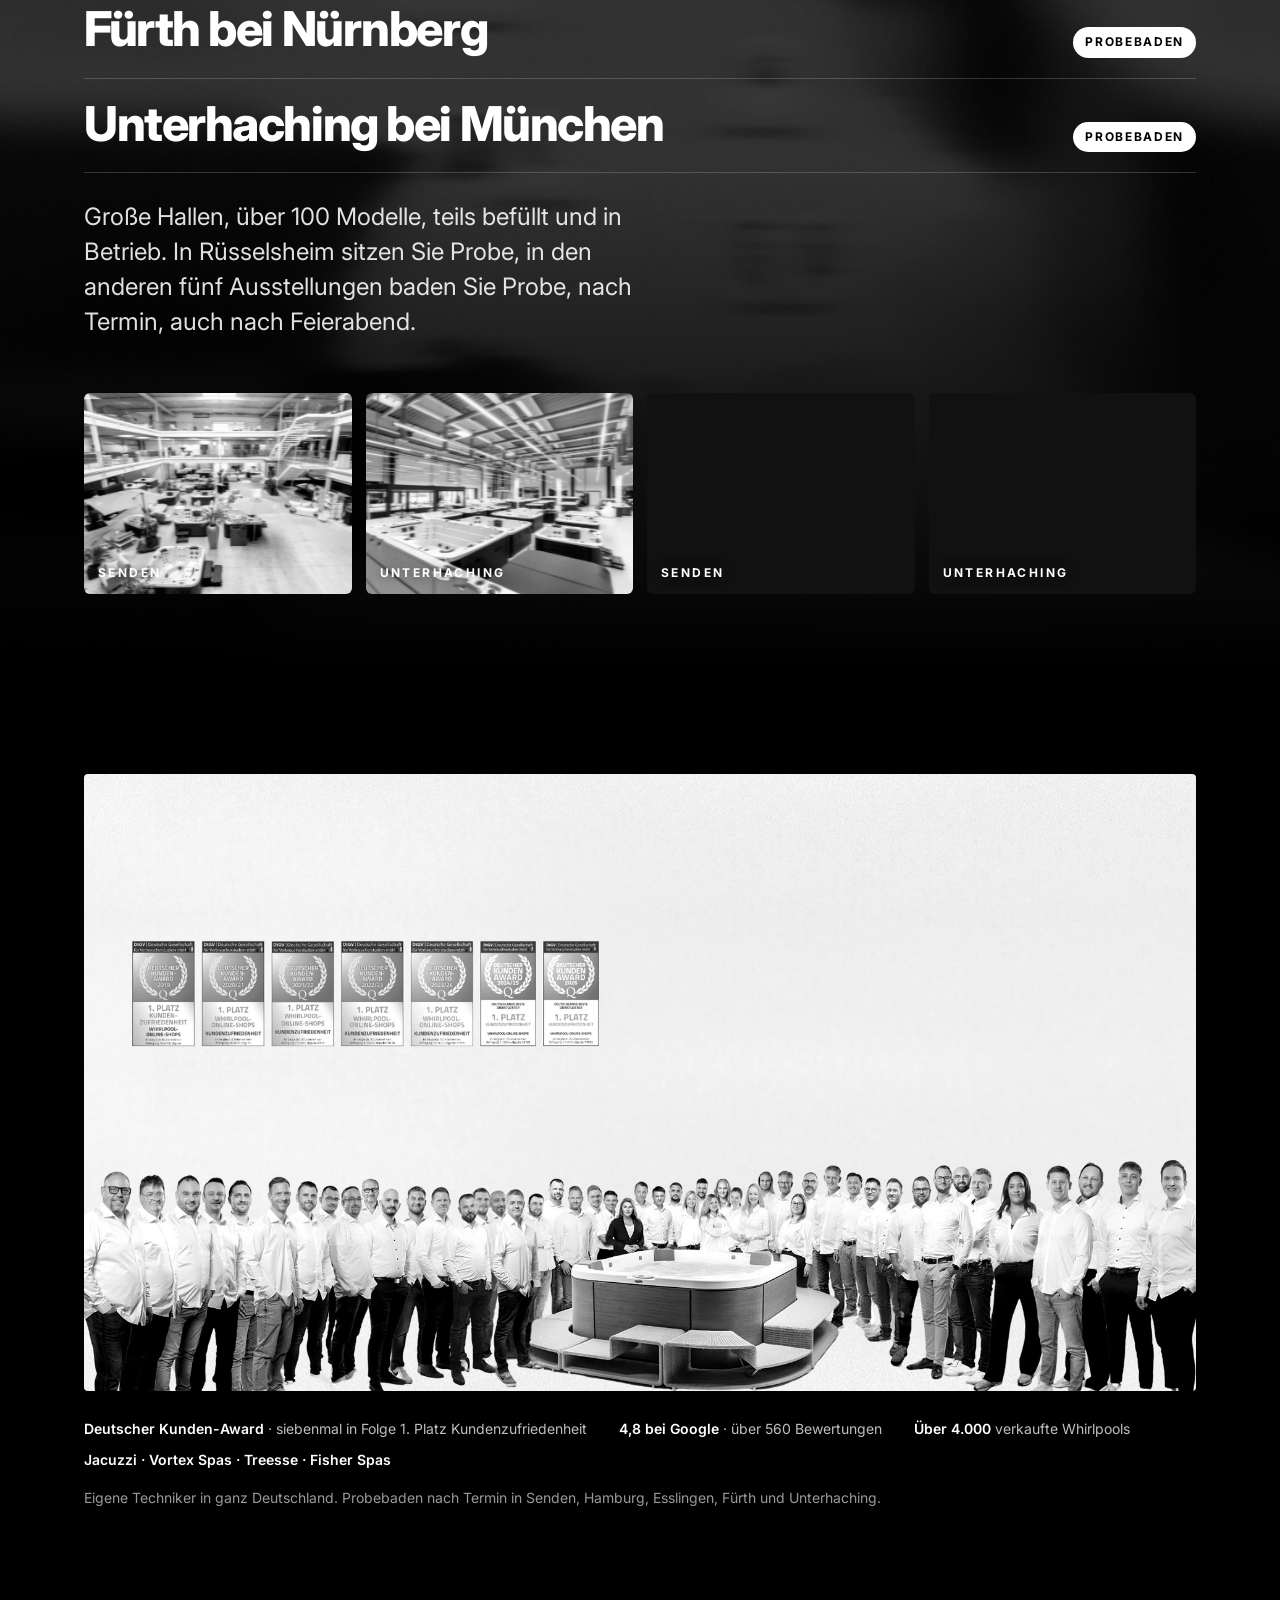
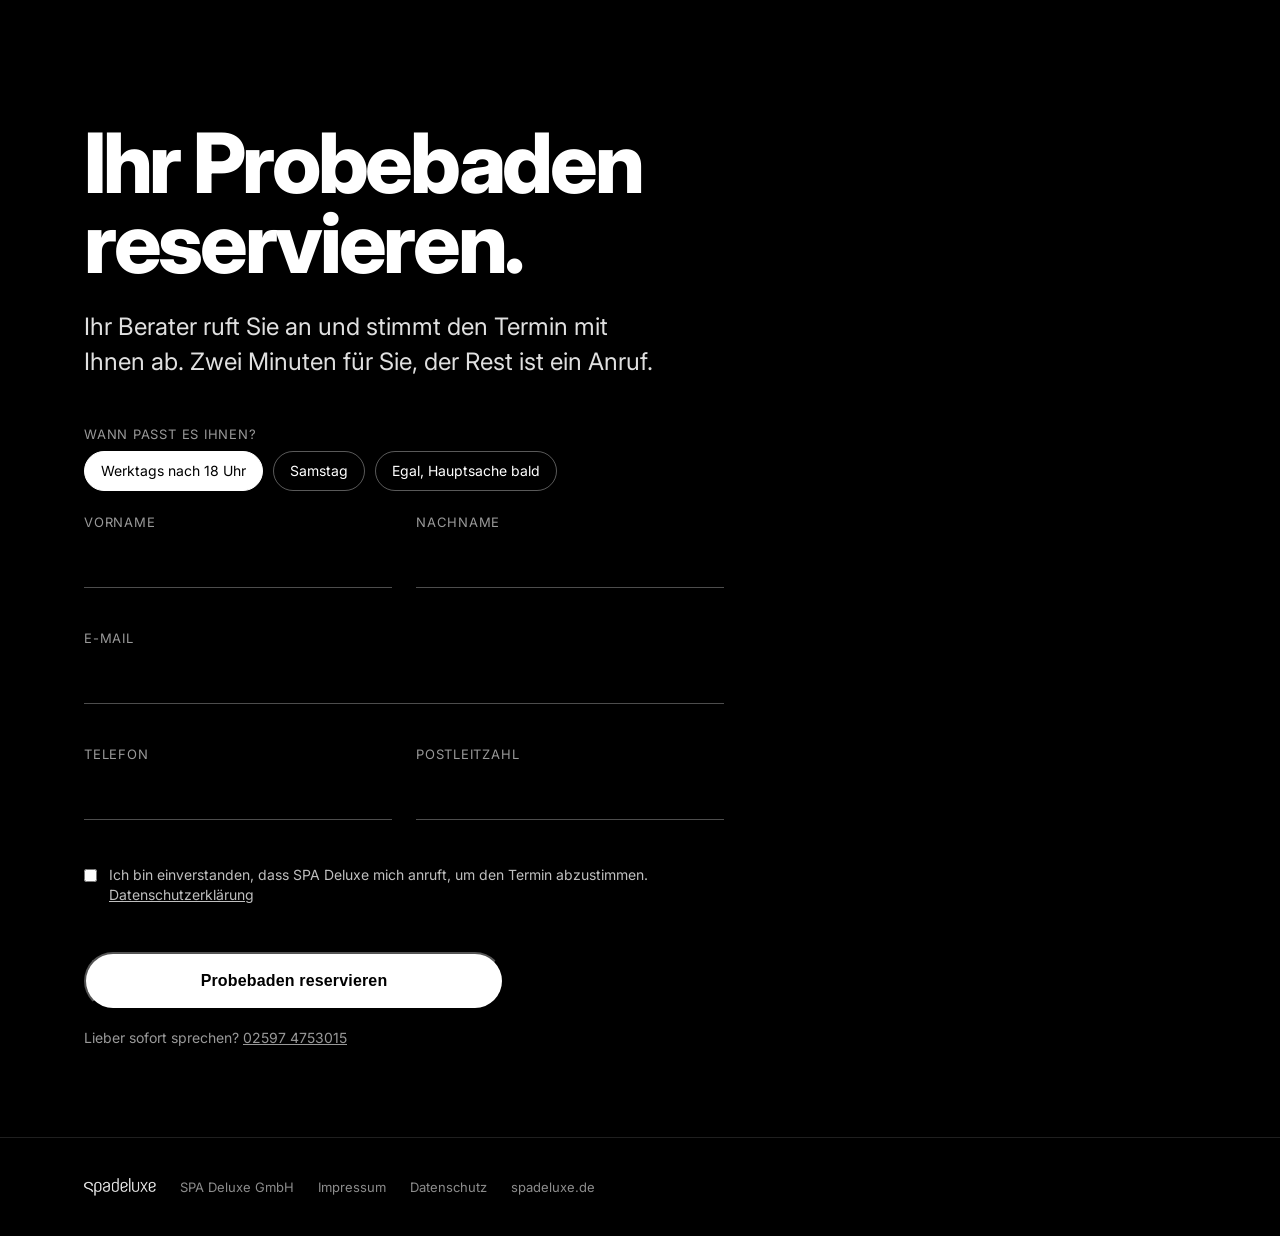
==== commit 309c5ff4: "Abschalten: Zoho-Formular Probebaden LP (Kennungen, Lead-Quelle), Apple-Animationen, sechs Ausstellu" ====
--- a/abschalten/index.html
+++ b/abschalten/index.html
@@ -20,7 +20,7 @@
   <!--
     Abschalten (Stress-CEO), Kampagnenseite im Apple-Stil, Stand 27.10.2026. Technik: app.js der Bauherren-Seite
     (Einwilligung, Messung, Zoho Web-to-Lead, Erfolgsanzeige, PLZ zur Ausstellung), abschalten.js (Einblenden,
-    Zeitwunsch in Description, Vorschau). Zoho: Webformular „Abschalten LP" mit Lead Source „Lead: Abschalten";
+    Zeitwunsch in Description, Vorschau). Zoho: Webformular „Probebaden LP" mit Lead Source „Lead: Probebaden";
     solange xnQsjsdp mit TODO beginnt, sendet app.js nichts und zeigt nur die Bestätigung.
     Vorschau: ?vorschau=danke, ?vorschau=formular, ?ohne=cookies.
   -->
@@ -29,19 +29,19 @@
 
 <header class="kopf" id="site-header">
   <a href="#top" aria-label="SPA Deluxe"><img class="logo" src="assets/logo-white.png" alt="SPA Deluxe" width="120" height="26" /></a>
-  <a href="#termin" class="knopf klein" data-cta="header-primary">Probebaden nach Feierabend</a>
+  <a href="#termin" class="knopf klein" data-cta="header-primary">Probebaden reservieren</a>
 </header>
 
 <!-- 1 · Hero -->
 <section class="bild" id="top" style="--pos:60% 50%">
-  <img class="bg" src="assets/bilder/haus-nacht.webp" alt="" width="1814" height="1820" fetchpriority="high" decoding="async" />
-  <div class="v"></div>
-  <div class="wrap">
-    <p class="kicker sofort">Stilvoll abschalten</p>
-    <h1 class="sofort">Abschalten in 20 Minuten. Jeden Abend.</h1>
-    <p class="satz sofort">Vierzig Grad, Dampf in der kalten Luft, kein Telefon. Zwanzig Minuten, nach denen der Tag wieder scharf wird.</p>
-    <div class="zeile sofort">
-      <a href="#termin" class="knopf" data-cta="hero-primary">Probebaden nach Feierabend</a>
+  <img class="bg hero-bg" data-parallax src="assets/bilder/haus-nacht.webp" alt="" width="1814" height="1820" fetchpriority="high" decoding="async" />
+  <div class="v"></div>
+  <div class="wrap">
+    <p class="kicker sofort" style="--d:.05s">Stilvoll abschalten</p>
+    <h1 class="sofort" style="--d:.15s">Abschalten in 20 Minuten. Jeden Abend.</h1>
+    <p class="satz sofort" style="--d:.32s">Vierzig Grad, Dampf in der kalten Luft, kein Telefon. Zwanzig Minuten, nach denen der Tag wieder scharf wird.</p>
+    <div class="zeile sofort" style="--d:.46s">
+      <a href="#termin" class="knopf" data-cta="hero-primary">Probebaden reservieren</a>
       <span class="beleg">4,8 bei Google · über 560 Bewertungen · sechs Ausstellungen</span>
     </div>
   </div>
@@ -72,9 +72,9 @@
     <h2 class="gross reveal">Zehn Schritte vom Sofa.</h2>
     <p class="satz reveal">Keine Anreise, kein Hotel, kein Rückflug. Das Beste am Urlaub, jeden Abend, zu Hause.</p>
     <div class="zahlen reveal">
-      <div class="zahl"><strong>40</strong><span>Grad Wassertemperatur, im Winter wie im Sommer</span></div>
-      <div class="zahl"><strong>20</strong><span>Minuten, bis der Puls unten ist und der Kopf leer</span></div>
-      <div class="zahl"><strong>0</strong><span>Termine, Anrufe und Nachrichten in dieser Zeit</span></div>
+      <div class="zahl"><strong data-zaehler="40">0</strong><span>Grad Wassertemperatur, im Winter wie im Sommer</span></div>
+      <div class="zahl"><strong data-zaehler="20">0</strong><span>Minuten, bis der Puls unten ist und der Kopf leer</span></div>
+      <div class="zahl"><strong data-zaehler="0" data-von="12">12</strong><span>Termine, Anrufe und Nachrichten in dieser Zeit</span></div>
     </div>
   </div>
 </section>
@@ -96,9 +96,34 @@
     <h2 class="gross reveal">Probebaden nach Feierabend.</h2>
     <p class="satz reveal">Sie kommen nach der Arbeit in eine unserer sechs Ausstellungen, das Wasser ist warm, Ihr Berater lässt Sie in Ruhe. Allein oder zu zweit, im Modell Ihrer Wahl. Kostenlos, ohne Kaufzwang. Danach wissen Sie, ob Sie das jeden Abend wollen.</p>
     <div class="zeile reveal">
-      <a href="#termin" class="knopf hell" data-cta="probebaden-primary">Abend reservieren</a>
+      <a href="#termin" class="knopf hell" data-cta="probebaden-primary">Probebaden reservieren</a>
       <span class="beleg" style="color:rgba(0,0,0,.6)">Termin wird am Telefon abgestimmt</span>
     </div>
+  </div>
+</section>
+
+<!-- 7a · Ausstellungen -->
+<section class="orte-block" id="ausstellungen">
+  <img class="bg" src="assets/bilder/ausstellungen-hintergrund.jpg" alt="" width="2000" height="1000" loading="lazy" decoding="async" />
+  <div class="v"></div>
+  <div class="wrap">
+    <p class="kicker reveal">Wo Sie probebaden</p>
+    <h2 class="gross reveal">Sechs Ausstellungen. Fünf davon mit Probebaden.</h2>
+    <ol class="orte-liste reveal">
+      <li><span class="ort">Senden bei Münster</span><span class="tag">Probebaden</span></li>
+      <li><span class="ort">Hamburg</span><span class="tag">Probebaden</span></li>
+      <li><span class="ort">Rüsselsheim bei Frankfurt</span><span class="tag leise">Probesitzen</span></li>
+      <li><span class="ort">Esslingen bei Stuttgart</span><span class="tag">Probebaden</span></li>
+      <li><span class="ort">Fürth bei Nürnberg</span><span class="tag">Probebaden</span></li>
+      <li><span class="ort">Unterhaching bei München</span><span class="tag">Probebaden</span></li>
+    </ol>
+    <p class="satz reveal">Große Hallen, über 100 Modelle, teils befüllt und in Betrieb. In Rüsselsheim sitzen Sie Probe, in den anderen fünf Ausstellungen baden Sie Probe, nach Termin, auch nach Feierabend.</p>
+  </div>
+  <div class="streifen reveal" aria-label="Fotos aus den Ausstellungen">
+    <figure><img src="assets/bilder/ausstellung-senden-1.jpg" alt="Ausstellung Senden" loading="lazy" decoding="async" /><figcaption>Senden</figcaption></figure>
+    <figure><img src="assets/bilder/ausstellung-unterhaching-1.jpg" alt="Ausstellung Unterhaching" loading="lazy" decoding="async" /><figcaption>Unterhaching</figcaption></figure>
+    <figure><img src="assets/bilder/ausstellung-senden-2.jpg" alt="Ausstellung Senden" loading="lazy" decoding="async" /><figcaption>Senden</figcaption></figure>
+    <figure><img src="assets/bilder/ausstellung-unterhaching-2.jpg" alt="Ausstellung Unterhaching" loading="lazy" decoding="async" /><figcaption>Unterhaching</figcaption></figure>
   </div>
 </section>
 
@@ -112,24 +137,24 @@
       <span><b>Über 4.000</b> verkaufte Whirlpools</span>
       <span><b>Jacuzzi · Vortex Spas · Treesse · Fisher Spas</b></span>
     </div>
-    <p class="orte reveal">Ausstellungen in Senden bei Münster, Hamburg, Rüsselsheim bei Frankfurt, Esslingen bei Stuttgart, Fürth bei Nürnberg und Unterhaching bei München.</p>
+    <p class="orte reveal">Eigene Techniker in ganz Deutschland. Probebaden nach Termin in Senden, Hamburg, Esslingen, Fürth und Unterhaching.</p>
   </div>
 </section>
 
 <!-- 8 · Formular -->
 <section class="formular" id="termin" data-funnel="abschalten" data-pdf="" data-pdf-name="Abschalten Probebaden">
   <div class="wrap">
-    <h2 class="gross reveal">Ihren Abend reservieren.</h2>
+    <h2 class="gross reveal">Ihr Probebaden reservieren.</h2>
     <p class="satz reveal">Ihr Berater ruft Sie an und stimmt den Termin mit Ihnen ab. Zwei Minuten für Sie, der Rest ist ein Anruf.</p>
 
     <div class="form-box" id="lead-box">
       <div class="form-step" id="step-kontakt">
         <form id="lead-form" action="https://crm.zoho.eu/crm/WebToLeadForm" method="POST" target="zoho-lead-sink" accept-charset="UTF-8" novalidate>
-          <input type="hidden" name="xnQsjsdp" value="TODO-abschalten" />
-          <input type="hidden" name="xmIwtLD" value="TODO-abschalten" />
+          <input type="hidden" name="xnQsjsdp" value="f28d48c1a04ffcfc5a715ac5e2339dca16dcaeaff852becb36c75061ecadcff6" />
+          <input type="hidden" name="xmIwtLD" value="f833136635b31e46505a0e0ec492f274b5201330eb4d62287438bc7d4edfd412823209a94257f20344ccd245897169f3" />
           <input type="hidden" name="actionType" value="TGVhZHM=" />
           <input type="hidden" name="returnURL" value="https://ads.spadeluxe.de/abschalten/" />
-          <input type="hidden" name="Lead Source" value="Lead: Abschalten" />
+          <input type="hidden" name="Lead Source" value="Lead: Probebaden" />
           <input type="hidden" name="Description" id="lead-description" value="" />
           <input type="hidden" name="LEADCF157" data-attr="utm_source" data-max="100" />
           <input type="hidden" name="LEADCF156" data-attr="utm_medium" data-max="100" />
@@ -191,7 +216,7 @@
           </label>
           <p class="field-error" id="err-lead-consent" role="status" aria-live="polite"></p>
 
-          <button type="submit" class="knopf" id="lead-submit">Probebaden nach Feierabend</button>
+          <button type="submit" class="knopf" id="lead-submit">Probebaden reservieren</button>
         </form>
         <p class="form-foot">Lieber sofort sprechen? <a href="tel:+4925974753015">02597 4753015</a></p>
       </div>
@@ -201,7 +226,7 @@
       <div class="lead-success" id="lead-success" data-phase="prep" hidden>
         <div class="lead-prep">
           <div class="lead-prep-bar" aria-hidden="true"><span class="lead-prep-bar-fill"></span></div>
-          <p class="lead-prep-text" role="status">Ihr Abend wird reserviert …</p>
+          <p class="lead-prep-text" role="status">Ihr Probebaden wird reserviert …</p>
         </div>
         <div class="lead-done">
           <svg class="lead-check" viewBox="0 0 56 56" width="56" height="56" aria-hidden="true" focusable="false"><circle class="lead-check-bg" cx="28" cy="28" r="25" /><circle class="lead-check-ring" cx="28" cy="28" r="25" /><path class="lead-check-tick" d="M17 29.5l7.2 7.2L39.5 21" /></svg>
--- a/abschalten/abschalten.css
+++ b/abschalten/abschalten.css
@@ -102,3 +102,50 @@
 .btn.btn-primary{display:inline-flex;align-items:center;height:40px;padding:0 16px;border-radius:999px;background:#fff;color:#000;border:0;font:inherit;font-weight:700;font-size:13px;cursor:pointer}
 /* Nur für ganzseitige Bildschirmfotos (?shot=900): feste Bildschirmhöhe statt 100svh */
 body.shot .bild,body.shot .text{min-height:var(--shot,900px)}
+
+/* ---------- Bewegung (27.10.2026): Hero-Zoom, Parallax, Einzoomen beim Scrollen, gestaffelte Texte, Zaehler ---------- */
+.sofort{animation-delay:var(--d,.1s)}
+.hero-bg{transform-origin:50% 60%;animation:kenburns 14s cubic-bezier(.2,.6,.2,1) both;will-change:transform}
+@keyframes kenburns{from{transform:scale(1.12) translateY(0)}to{transform:scale(1.02) translateY(0)}}
+.bild img.bg:not(.hero-bg){transform:scale(1.12)}
+@supports (animation-timeline: view()){
+  .bild img.bg:not(.hero-bg){animation:einzoom linear both;animation-timeline:view();animation-range:entry 0% cover 55%}
+  @keyframes einzoom{from{transform:scale(1.16)}to{transform:scale(1.0)}}
+  .reveal{animation:aufscroll linear both;animation-timeline:view();animation-range:entry 0% entry 42%;opacity:1;transform:none;transition:none}
+  @keyframes aufscroll{from{opacity:0;transform:translateY(34px)}to{opacity:1;transform:none}}
+  .reveal.sichtbar{animation:aufscroll linear both;animation-timeline:view();animation-range:entry 0% entry 42%}
+}
+@supports not (animation-timeline: view()){
+  .bild img.bg:not(.hero-bg){transition:transform 1.6s cubic-bezier(.2,.7,.2,1)}
+  .bild.sichtbar img.bg:not(.hero-bg){transform:scale(1.02)}
+}
+.text .wrap>*+*{transition-delay:.12s}
+.text .wrap>*+*+*{transition-delay:.24s}
+.text .wrap>*+*+*+*{transition-delay:.36s}
+/* Ausstellungen */
+.orte-block{position:relative;overflow:hidden;isolation:isolate;padding:clamp(80px,14vh,160px) 0 clamp(56px,8vh,96px)}
+.orte-block img.bg{position:absolute;inset:0;width:100%;height:100%;object-fit:cover;z-index:-2;opacity:.55}
+.orte-block .v{position:absolute;inset:0;z-index:-1;background:linear-gradient(180deg,#000 0%,rgba(0,0,0,.6) 30%,rgba(0,0,0,.6) 70%,#000 100%)}
+.orte-liste{list-style:none;margin-top:clamp(28px,5vh,56px);border-top:1px solid rgba(255,255,255,.18)}
+.orte-liste li{display:flex;align-items:baseline;justify-content:space-between;gap:16px;padding:clamp(14px,2.2vh,22px) 0;border-bottom:1px solid rgba(255,255,255,.18)}
+.orte-liste .ort{font-weight:800;font-size:clamp(22px,4vw,48px);letter-spacing:-.03em;line-height:1.05}
+.orte-liste .tag{flex-shrink:0;font-size:12px;letter-spacing:.14em;text-transform:uppercase;font-weight:700;color:#000;background:#fff;border-radius:999px;padding:7px 12px}
+.orte-liste .tag.leise{background:transparent;color:rgba(255,255,255,.7);border:1px solid rgba(255,255,255,.35)}
+.streifen{display:flex;gap:14px;margin-top:clamp(36px,6vh,64px);padding:0 var(--rand);overflow-x:auto;scroll-snap-type:x mandatory;-webkit-overflow-scrolling:touch;scrollbar-width:none}
+.streifen::-webkit-scrollbar{display:none}
+.streifen figure{flex:0 0 min(78vw,520px);scroll-snap-align:start;margin:0;position:relative;border-radius:6px;overflow:hidden;aspect-ratio:4/3;background:#111}
+.streifen img{width:100%;height:100%;object-fit:cover;transition:transform 1.2s cubic-bezier(.2,.7,.2,1)}
+.streifen figure:hover img{transform:scale(1.05)}
+.streifen figcaption{position:absolute;left:14px;bottom:12px;font-size:12px;letter-spacing:.2em;text-transform:uppercase;font-weight:700;color:#fff;text-shadow:0 0 12px rgba(0,0,0,.6)}
+@media (min-width:900px){.streifen{display:grid;grid-template-columns:repeat(4,1fr);overflow:visible;max-width:var(--max);margin-left:auto;margin-right:auto}.streifen figure{flex:none}}
+/* Kopf blendet beim Runterscrollen aus */
+.kopf{transition:transform .5s cubic-bezier(.2,.7,.2,1),opacity .4s}
+.kopf.weg{transform:translateY(-110%);opacity:0}
+@media (prefers-reduced-motion:reduce){.hero-bg,.bild img.bg{animation:none!important;transform:none!important}}
+
+/* ---------- Lesbarkeit im Hero (27.10.2026): Verlauf von links und unten, Text mit leichtem Schatten ---------- */
+#top .v{background:linear-gradient(90deg,rgba(0,0,0,.66) 0%,rgba(0,0,0,.36) 46%,rgba(0,0,0,.06) 100%),linear-gradient(180deg,rgba(0,0,0,.34) 0%,rgba(0,0,0,0) 28%,rgba(0,0,0,.18) 58%,rgba(0,0,0,.86) 100%)}
+.bild .kicker{color:rgba(255,255,255,.88);text-shadow:0 1px 10px rgba(0,0,0,.5)}
+.bild h1,.bild h2{text-shadow:0 2px 24px rgba(0,0,0,.35)}
+.bild .satz{color:rgba(255,255,255,.92);text-shadow:0 1px 14px rgba(0,0,0,.55)}
+.bild .beleg{text-shadow:0 1px 10px rgba(0,0,0,.5)}
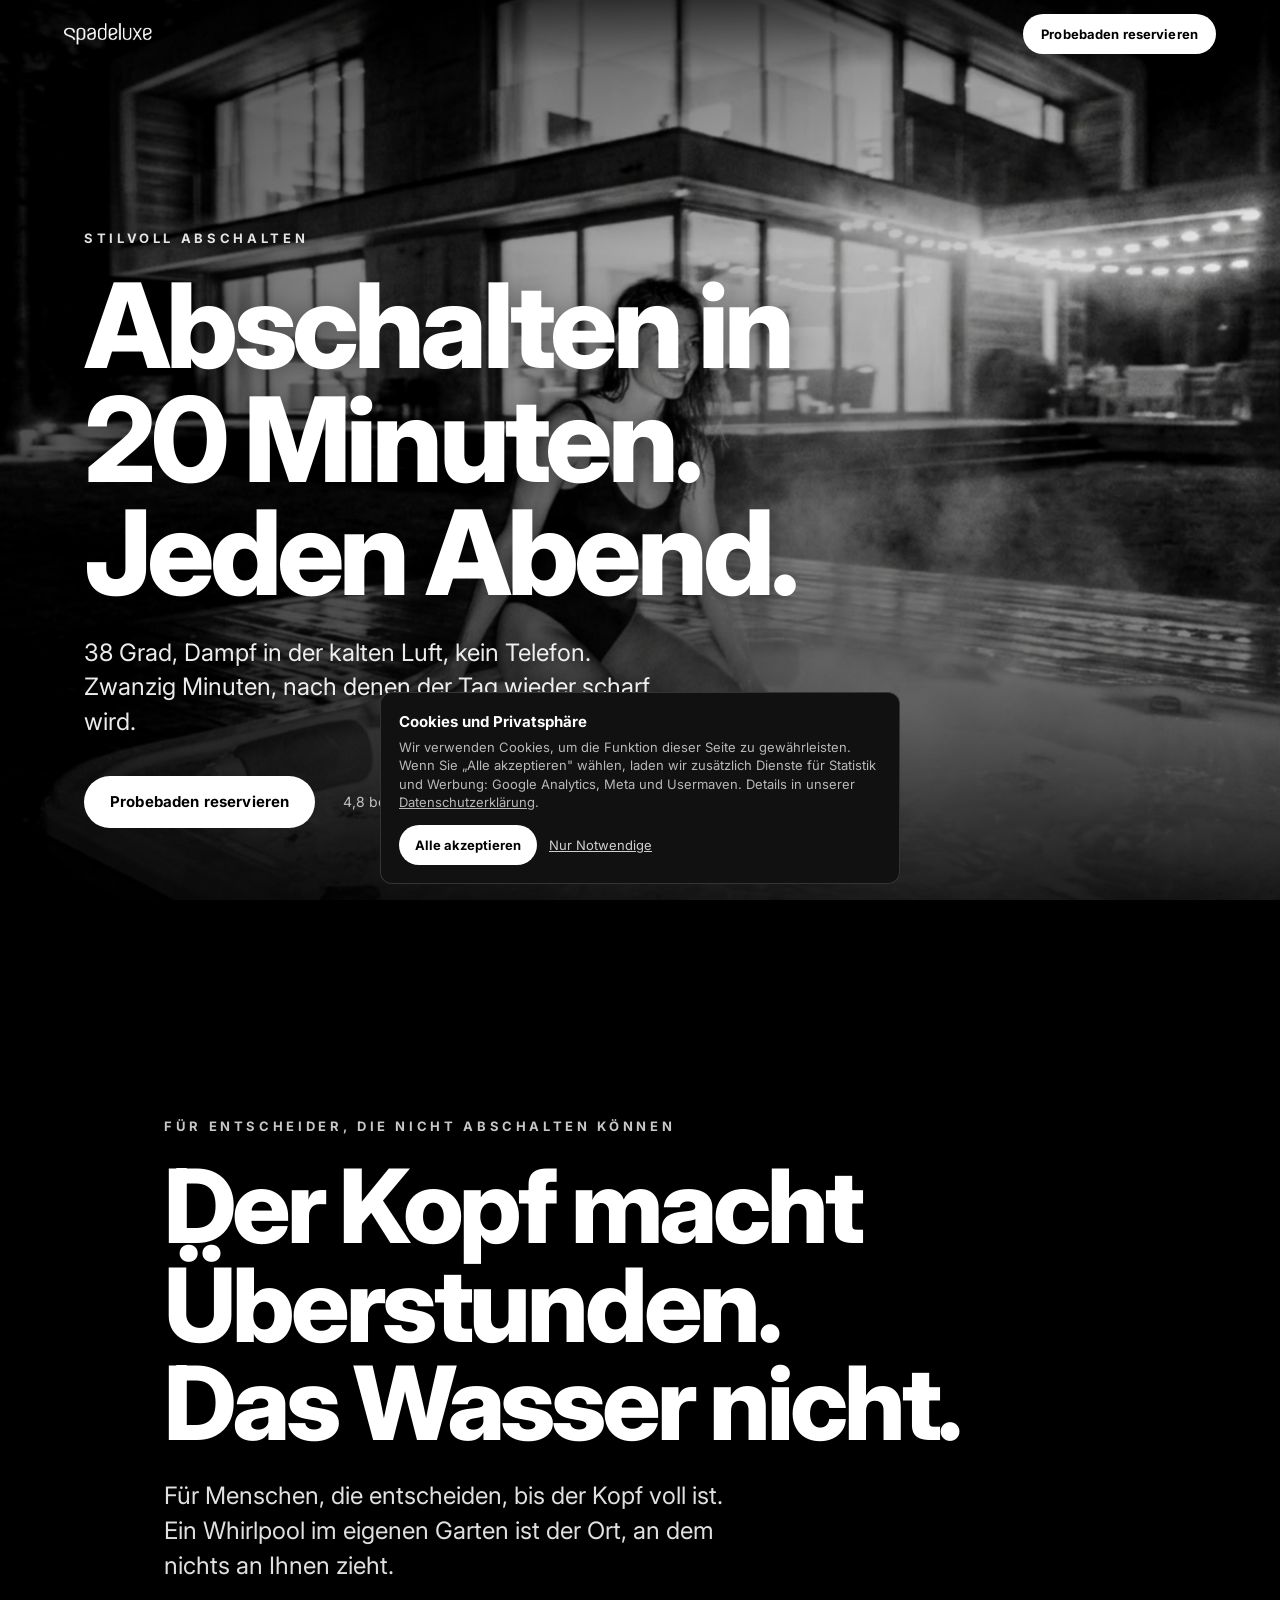
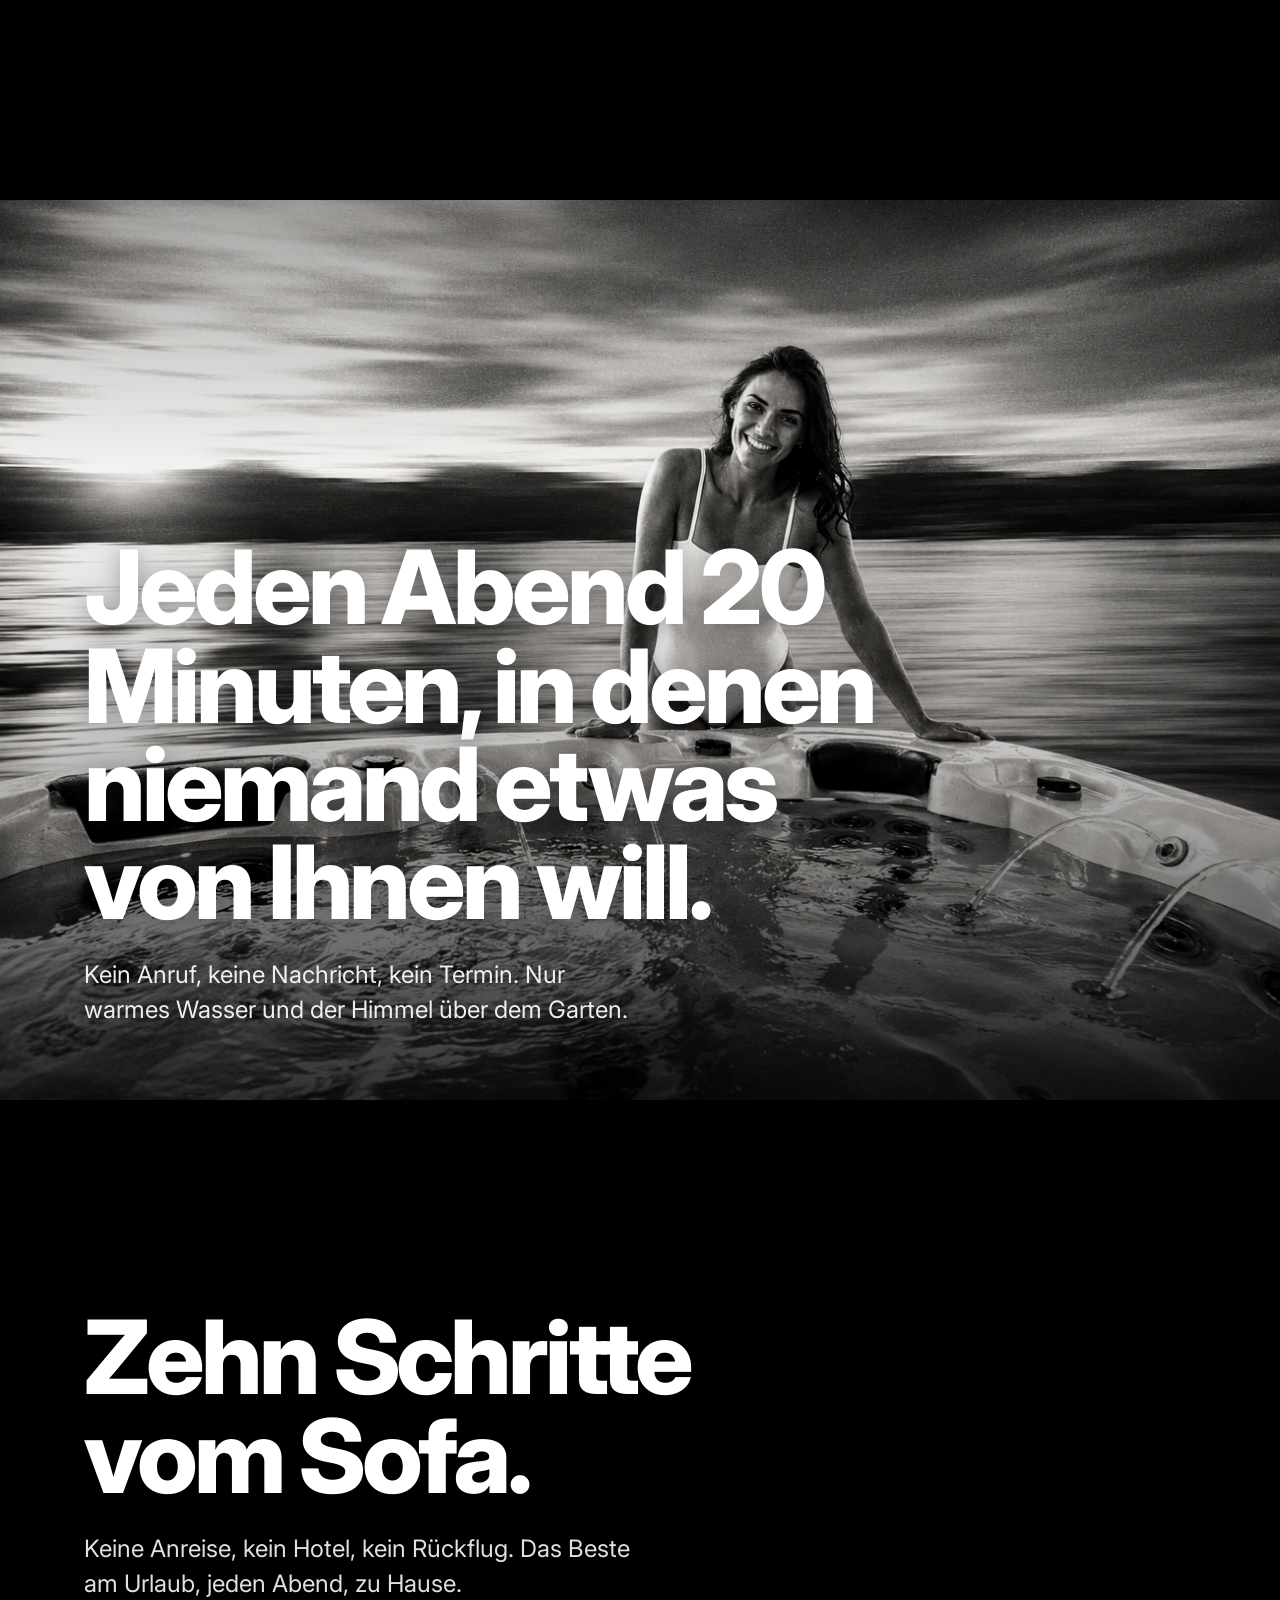
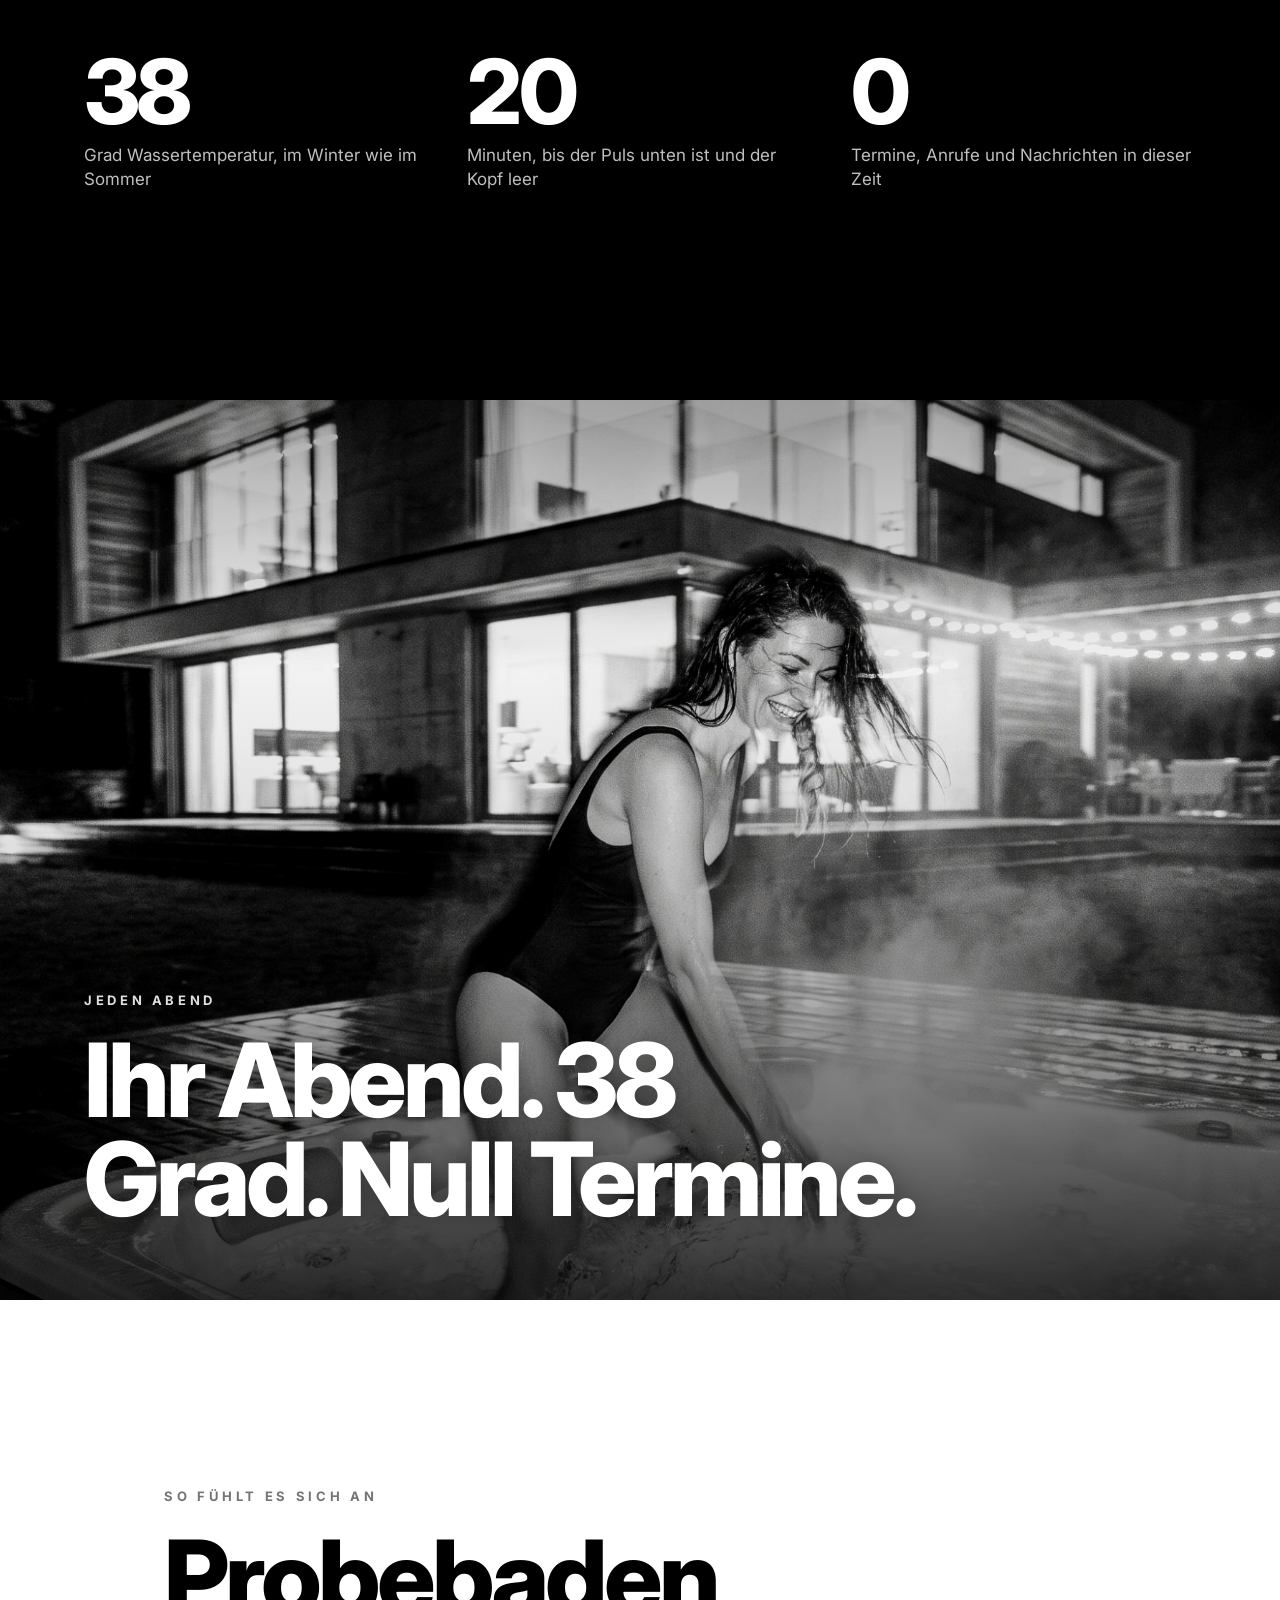
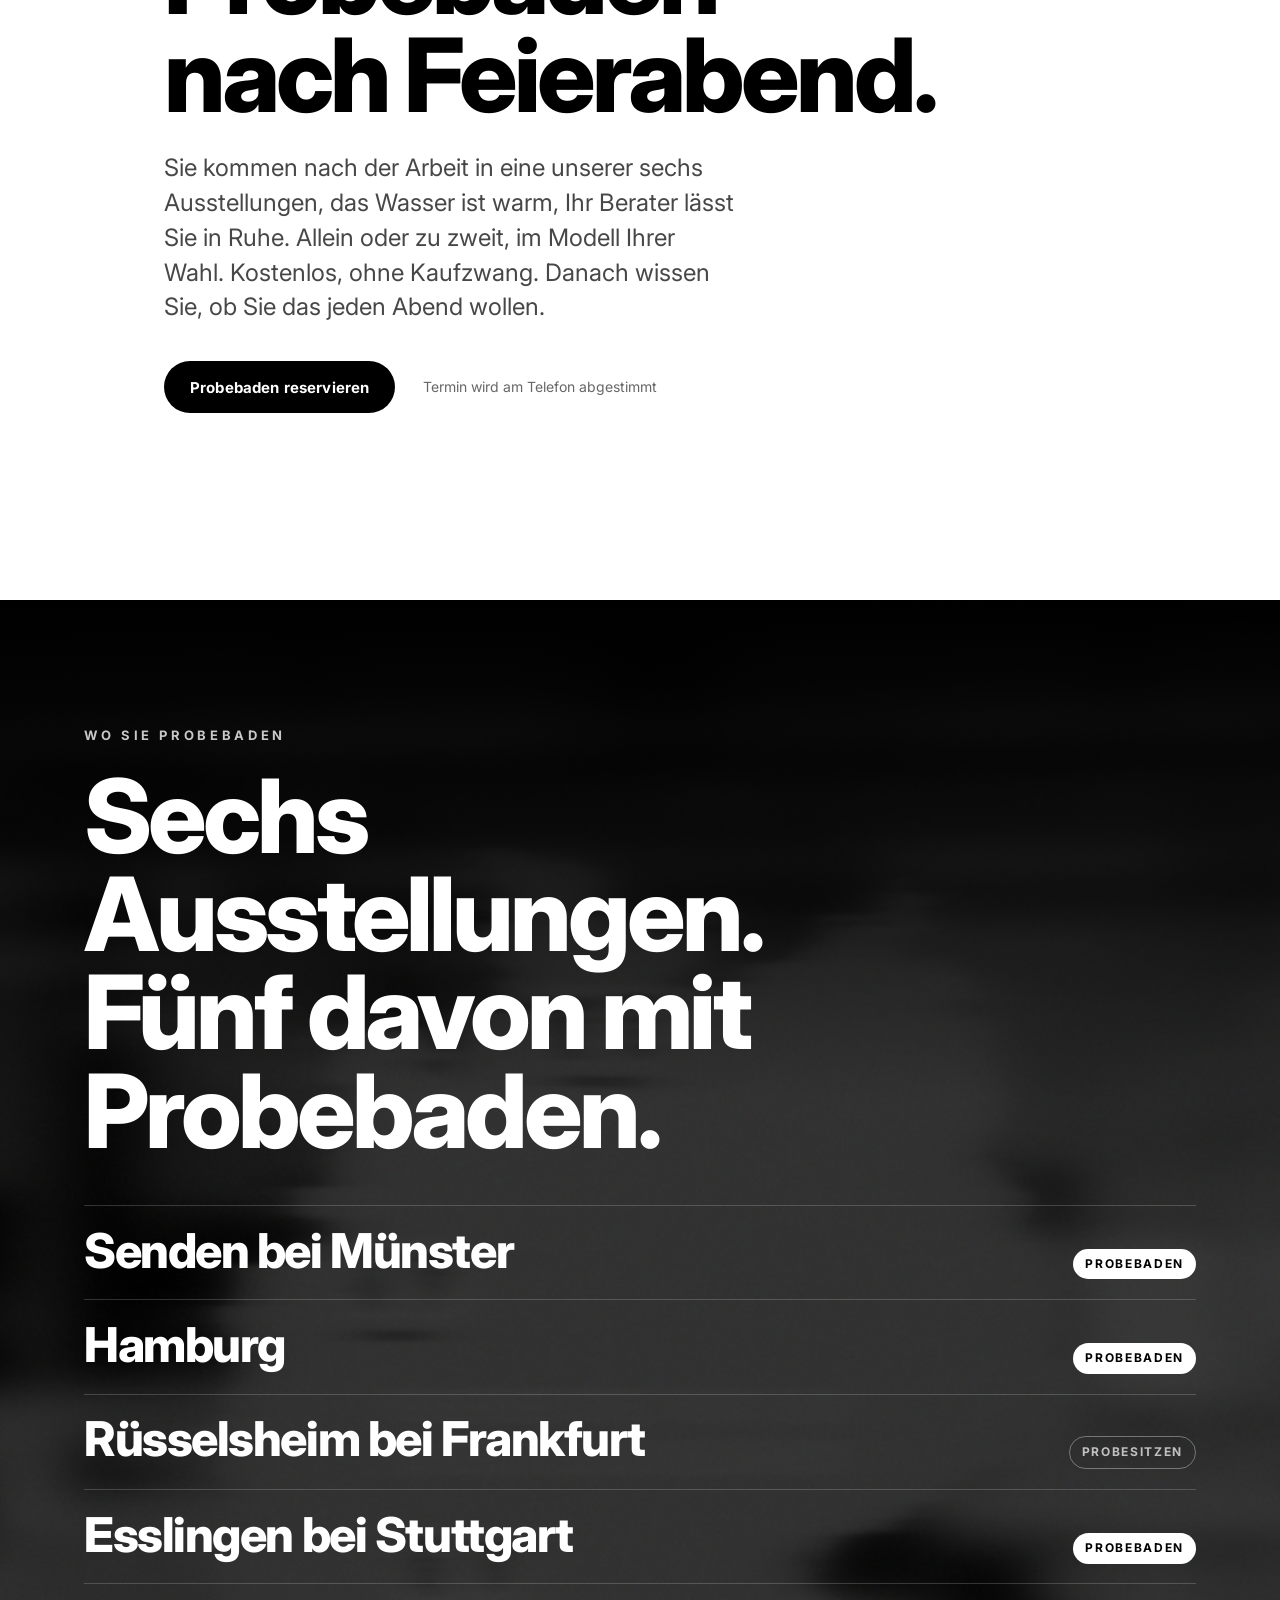
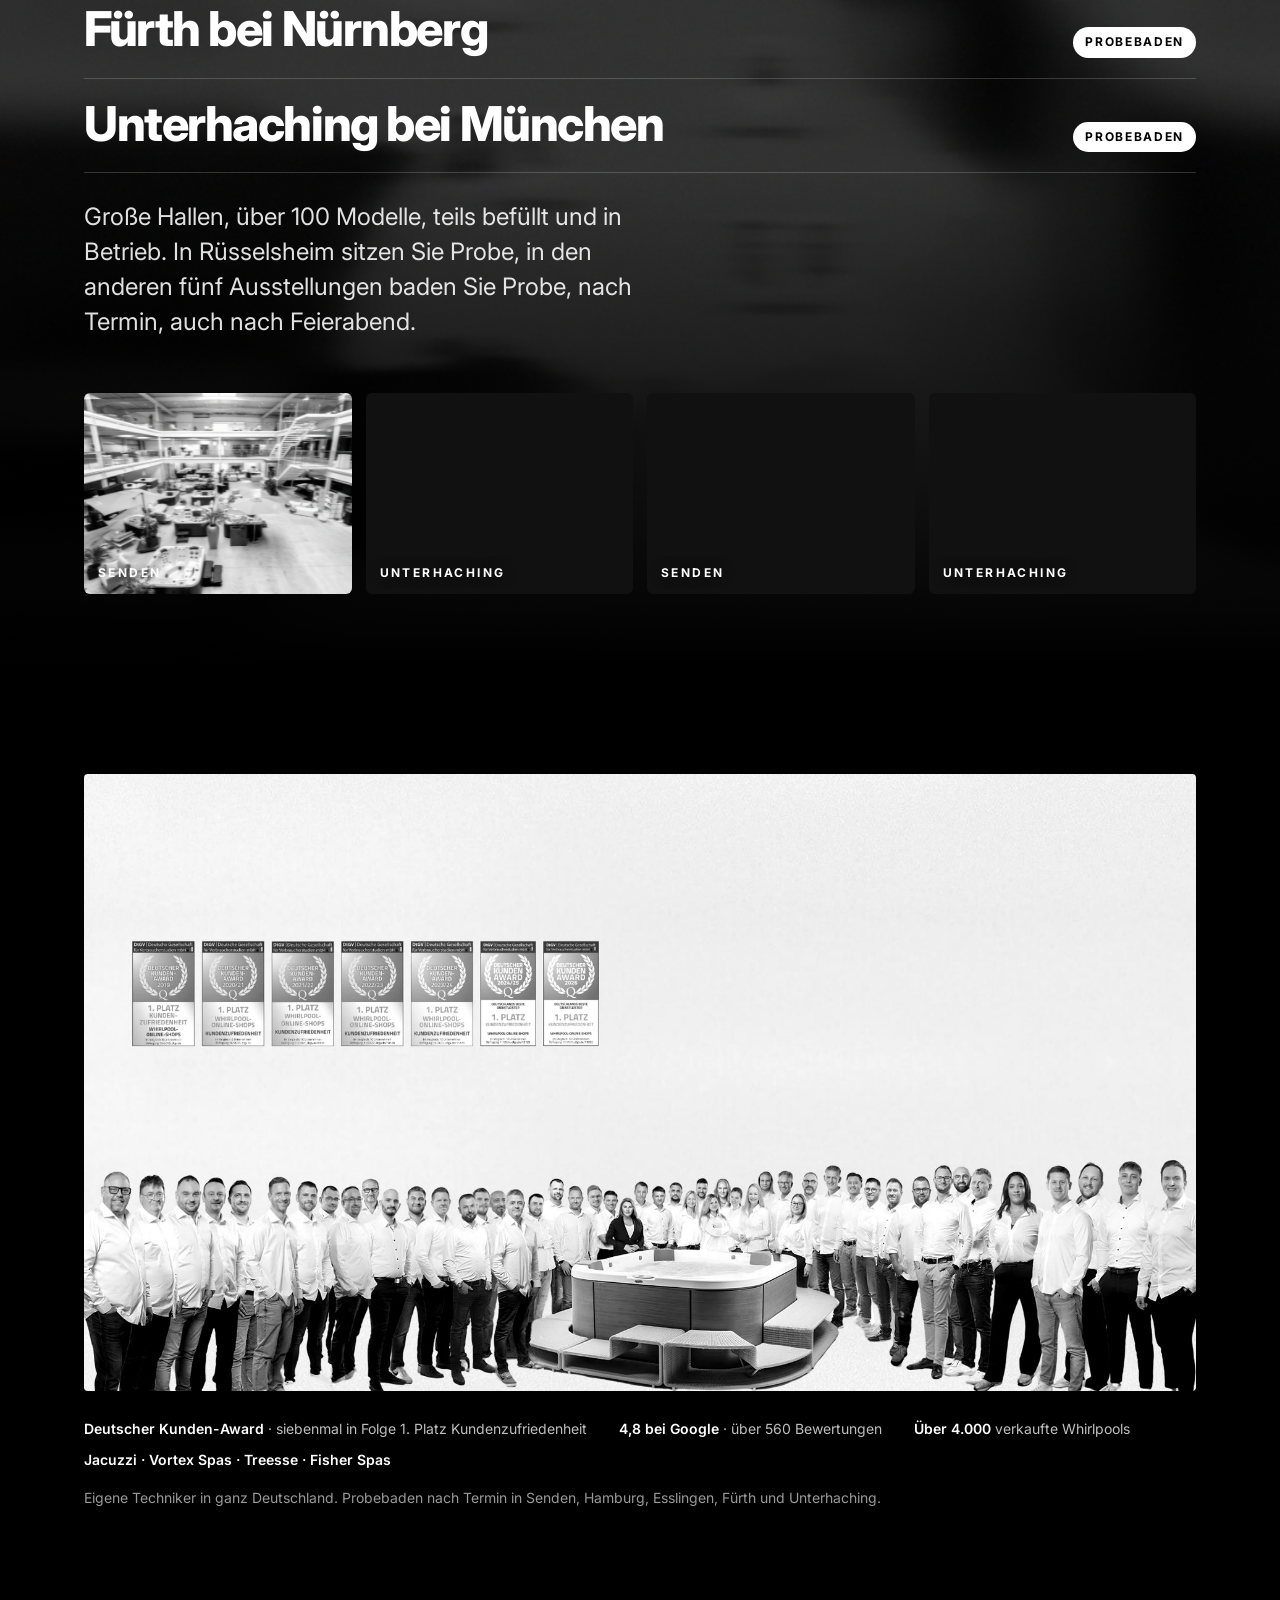
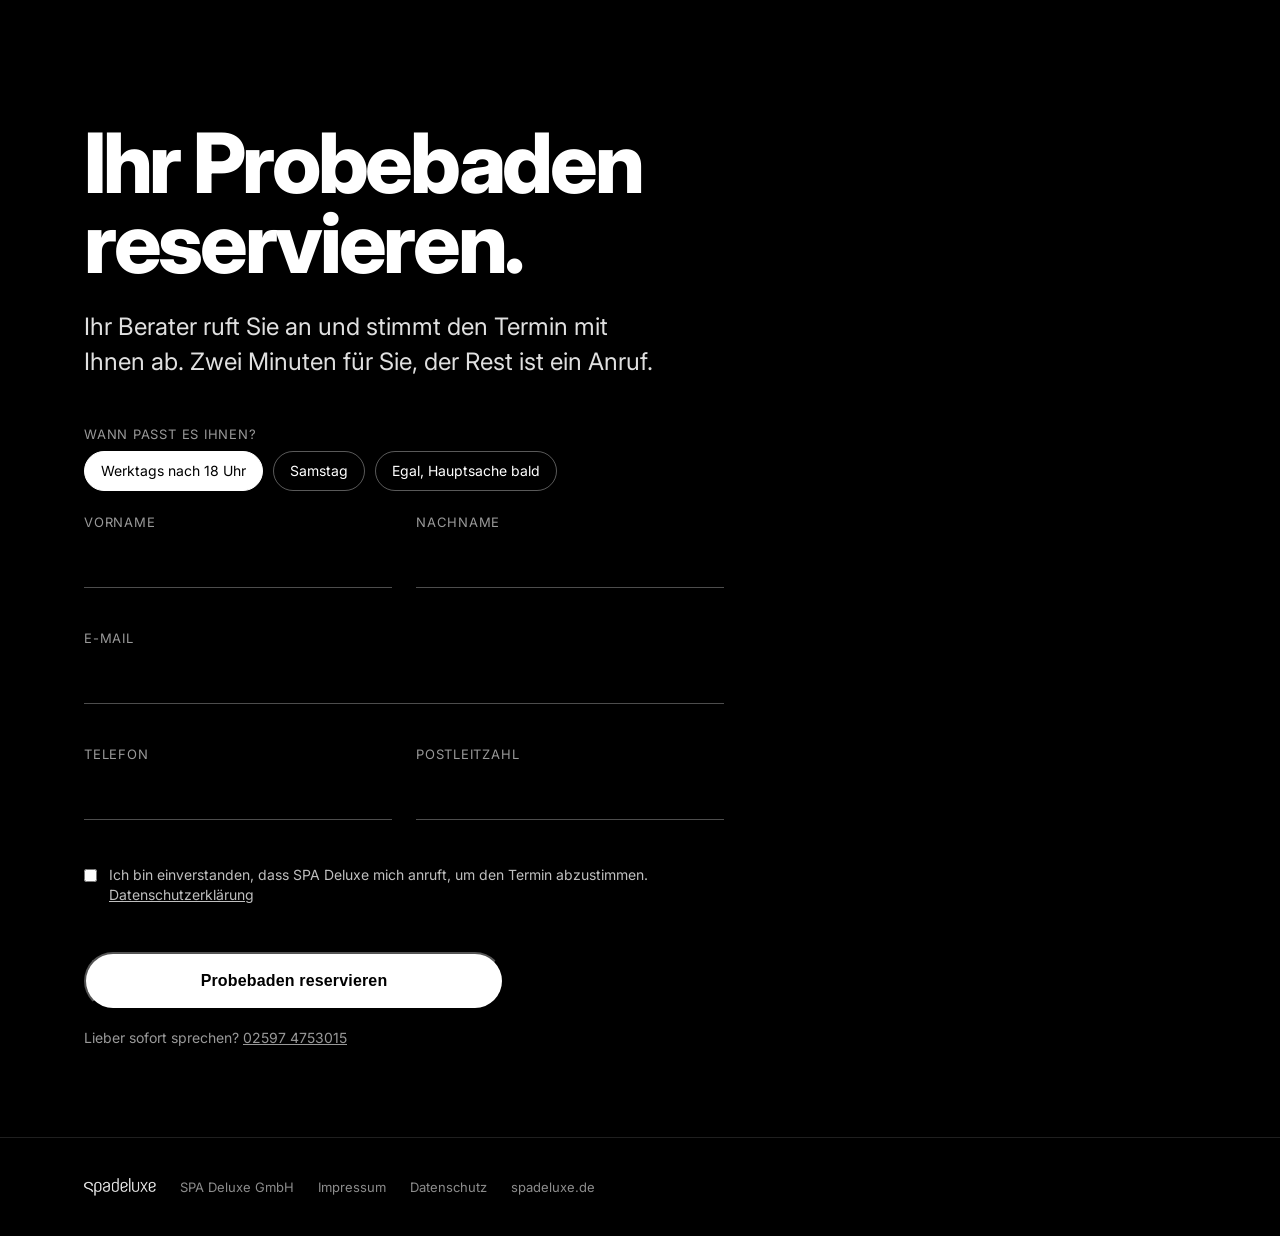
==== commit b01fcc16: "Abschalten: Wassertemperatur 38 Grad (Hero, Zahlen, Einstieg, Meta-Beschreibung), Vorgabe Sergej Co-" ====
--- a/abschalten/index.html
+++ b/abschalten/index.html
@@ -5,11 +5,11 @@
   <meta name="viewport" content="width=device-width, initial-scale=1, viewport-fit=cover" />
   <meta name="theme-color" content="#000000" />
   <title>Abschalten in 20 Minuten. Jeden Abend. · SPA Deluxe</title>
-  <meta name="description" content="Für alle, die abends nicht abschalten können: Vierzig Grad, Dampf in der kalten Luft, kein Telefon. Probebaden nach Feierabend in einer von sechs Ausstellungen von SPA Deluxe, kostenlos und ohne Kaufzwang." />
+  <meta name="description" content="Für alle, die abends nicht abschalten können: 38 Grad, Dampf in der kalten Luft, kein Telefon. Probebaden nach Feierabend in einer von sechs Ausstellungen von SPA Deluxe, kostenlos und ohne Kaufzwang." />
   <link rel="canonical" href="https://ads.spadeluxe.de/abschalten/" />
   <meta property="og:type" content="website" />
   <meta property="og:title" content="Abschalten in 20 Minuten. Jeden Abend." />
-  <meta property="og:description" content="Vierzig Grad, Dampf in der kalten Luft, kein Telefon. Probebaden nach Feierabend bei SPA Deluxe." />
+  <meta property="og:description" content="38 Grad, Dampf in der kalten Luft, kein Telefon. Probebaden nach Feierabend bei SPA Deluxe." />
   <meta property="og:image" content="https://ads.spadeluxe.de/abschalten/assets/bilder/haus-nacht.webp" />
   <meta property="og:locale" content="de_DE" />
   <meta name="twitter:card" content="summary_large_image" />
@@ -39,7 +39,7 @@
   <div class="wrap">
     <p class="kicker sofort" style="--d:.05s">Stilvoll abschalten</p>
     <h1 class="sofort" style="--d:.15s">Abschalten in 20 Minuten. Jeden Abend.</h1>
-    <p class="satz sofort" style="--d:.32s">Vierzig Grad, Dampf in der kalten Luft, kein Telefon. Zwanzig Minuten, nach denen der Tag wieder scharf wird.</p>
+    <p class="satz sofort" style="--d:.32s">38 Grad, Dampf in der kalten Luft, kein Telefon. Zwanzig Minuten, nach denen der Tag wieder scharf wird.</p>
     <div class="zeile sofort" style="--d:.46s">
       <a href="#termin" class="knopf" data-cta="hero-primary">Probebaden reservieren</a>
       <span class="beleg">4,8 bei Google · über 560 Bewertungen · sechs Ausstellungen</span>
@@ -72,7 +72,7 @@
     <h2 class="gross reveal">Zehn Schritte vom Sofa.</h2>
     <p class="satz reveal">Keine Anreise, kein Hotel, kein Rückflug. Das Beste am Urlaub, jeden Abend, zu Hause.</p>
     <div class="zahlen reveal">
-      <div class="zahl"><strong data-zaehler="40">0</strong><span>Grad Wassertemperatur, im Winter wie im Sommer</span></div>
+      <div class="zahl"><strong data-zaehler="38">0</strong><span>Grad Wassertemperatur, im Winter wie im Sommer</span></div>
       <div class="zahl"><strong data-zaehler="20">0</strong><span>Minuten, bis der Puls unten ist und der Kopf leer</span></div>
       <div class="zahl"><strong data-zaehler="0" data-von="12">12</strong><span>Termine, Anrufe und Nachrichten in dieser Zeit</span></div>
     </div>
@@ -85,7 +85,7 @@
   <div class="v"></div>
   <div class="wrap">
     <p class="kicker reveal">Jeden Abend</p>
-    <h2 class="gross reveal">Ihr Abend. 40 Grad. Null Termine.</h2>
+    <h2 class="gross reveal">Ihr Abend. 38 Grad. Null Termine.</h2>
   </div>
 </section>
 
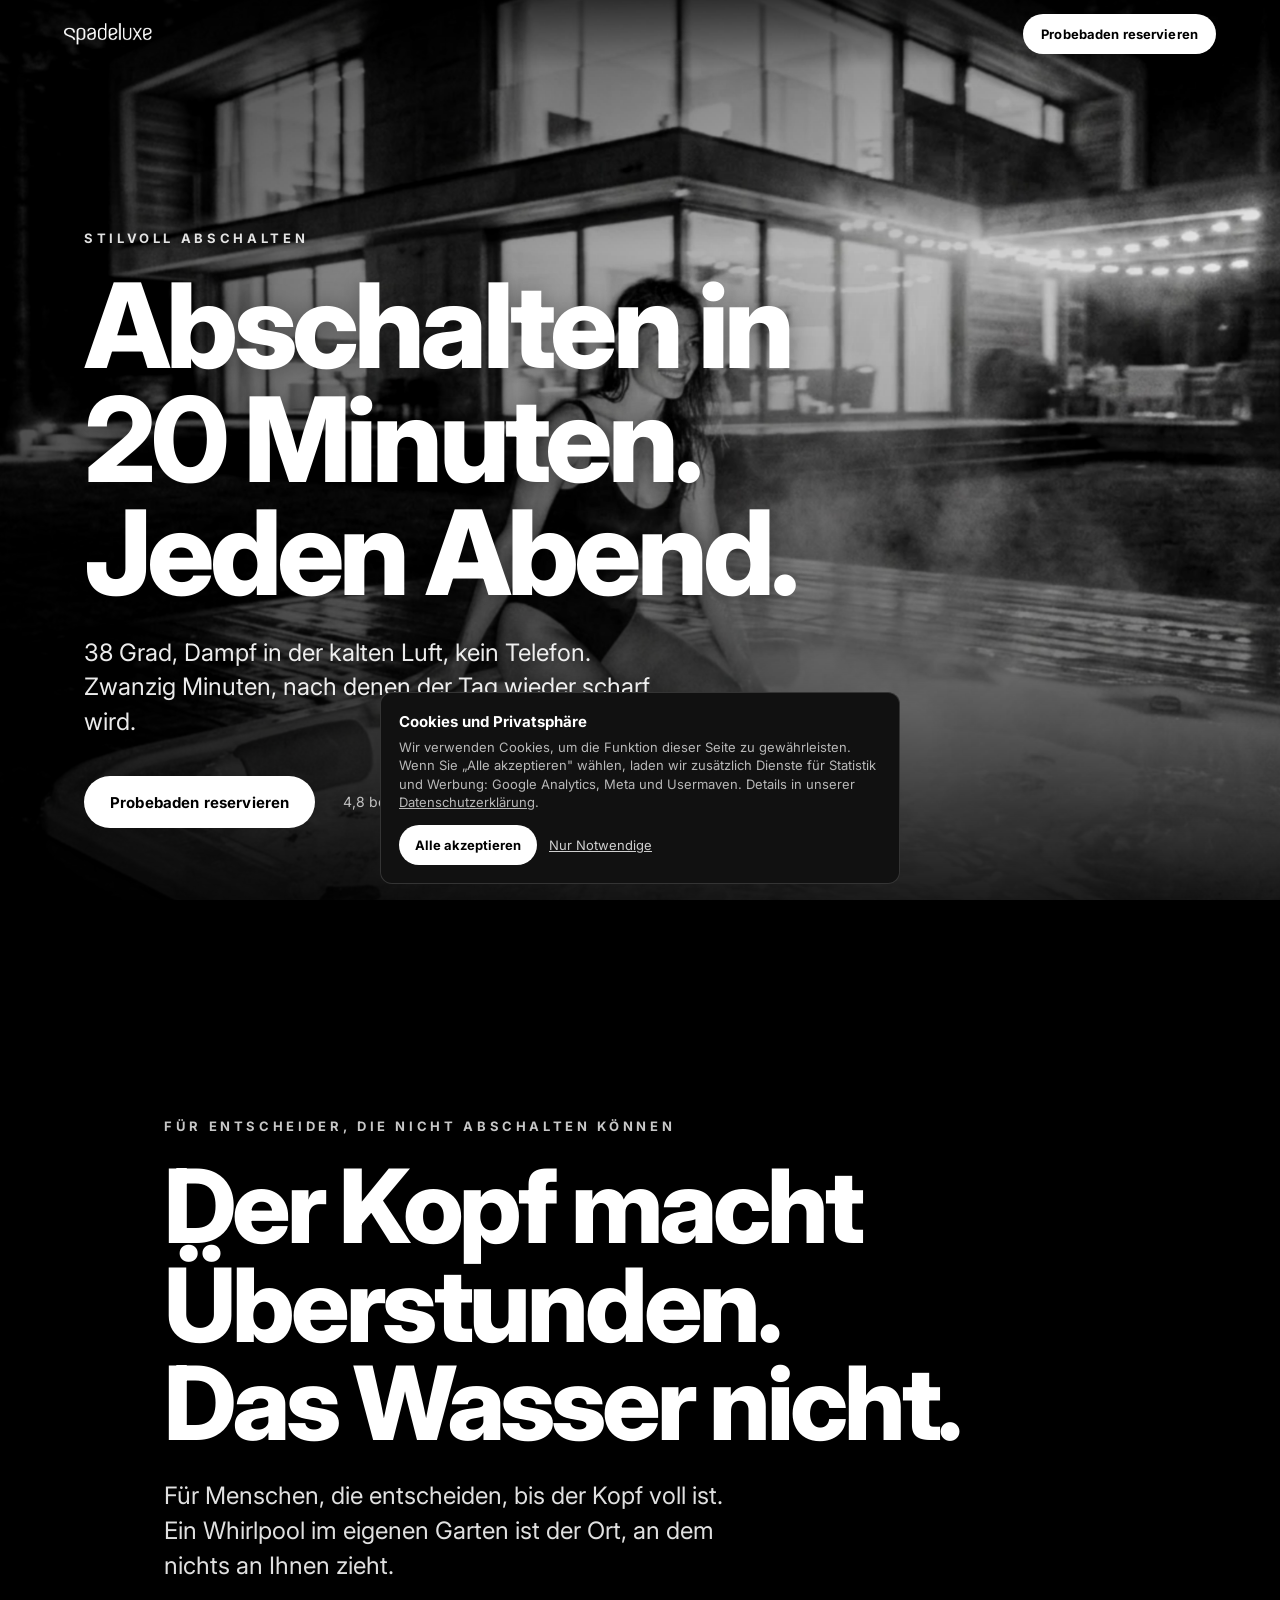
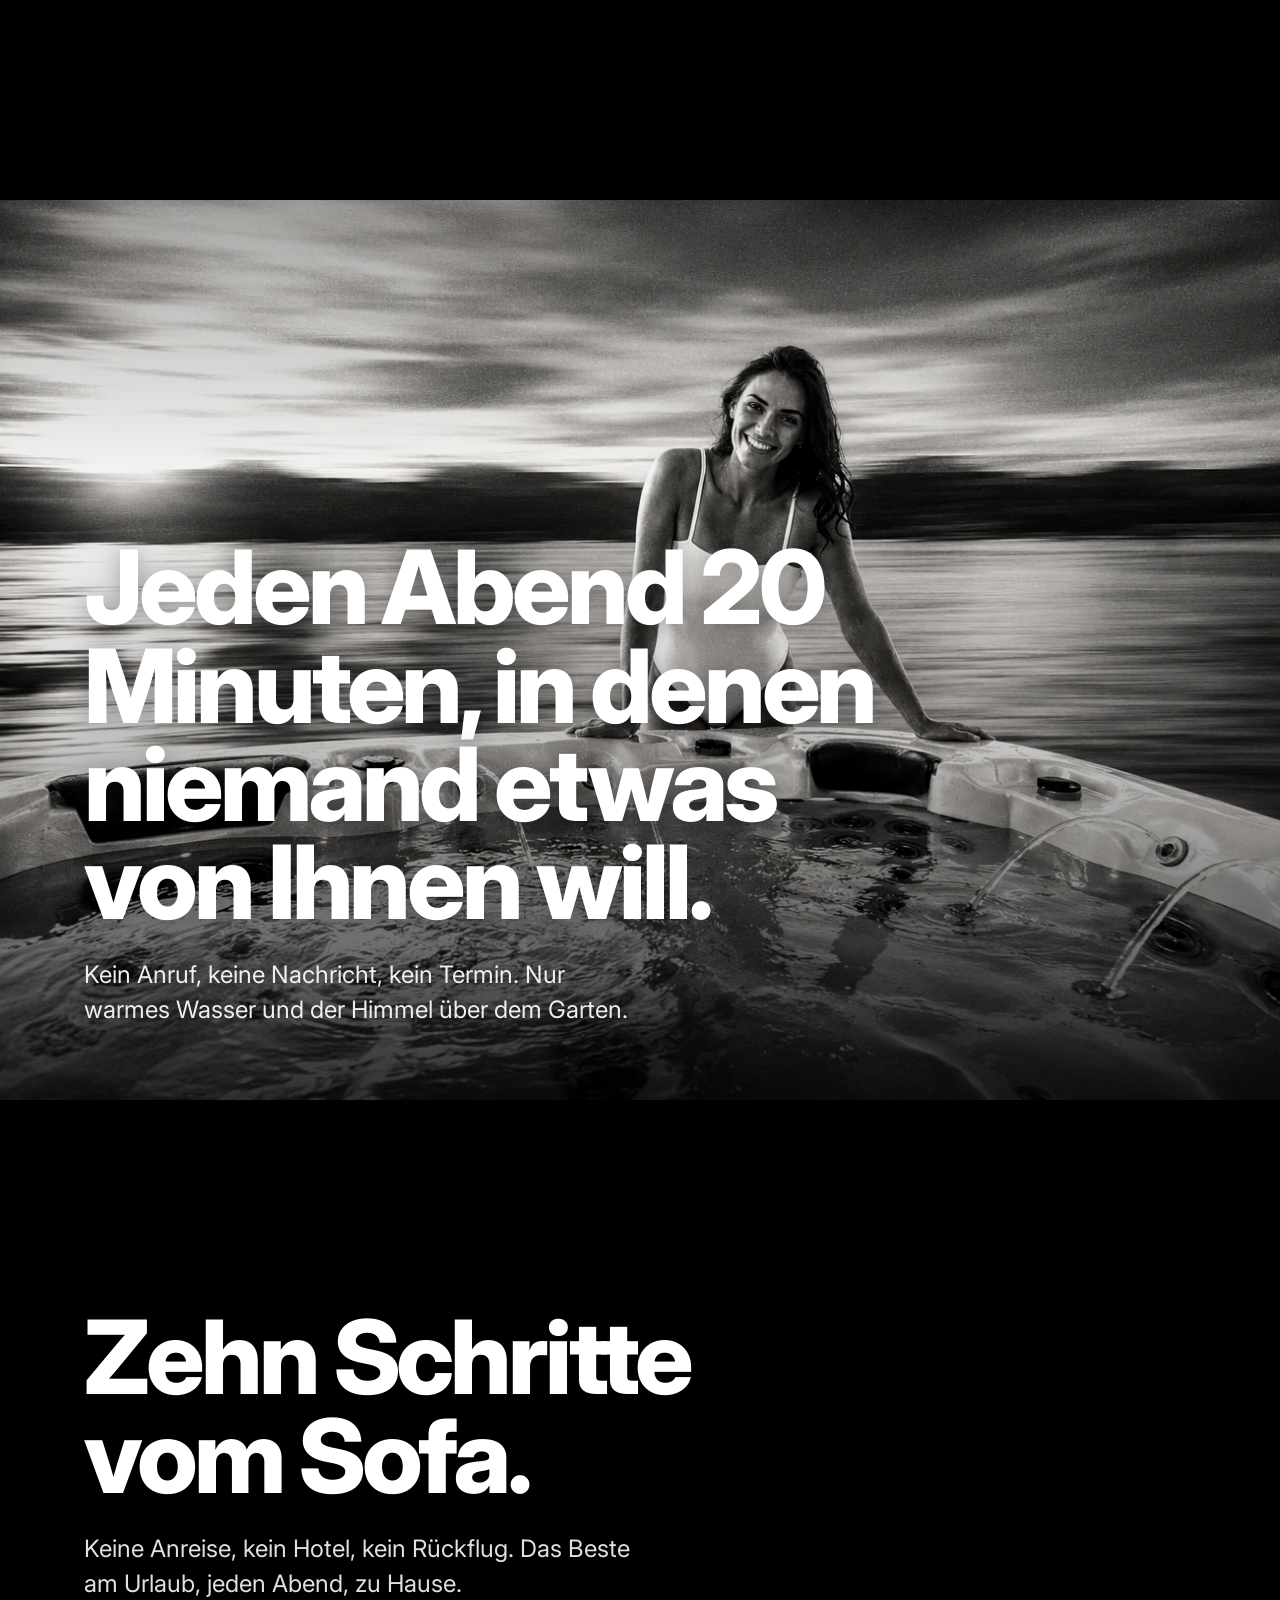
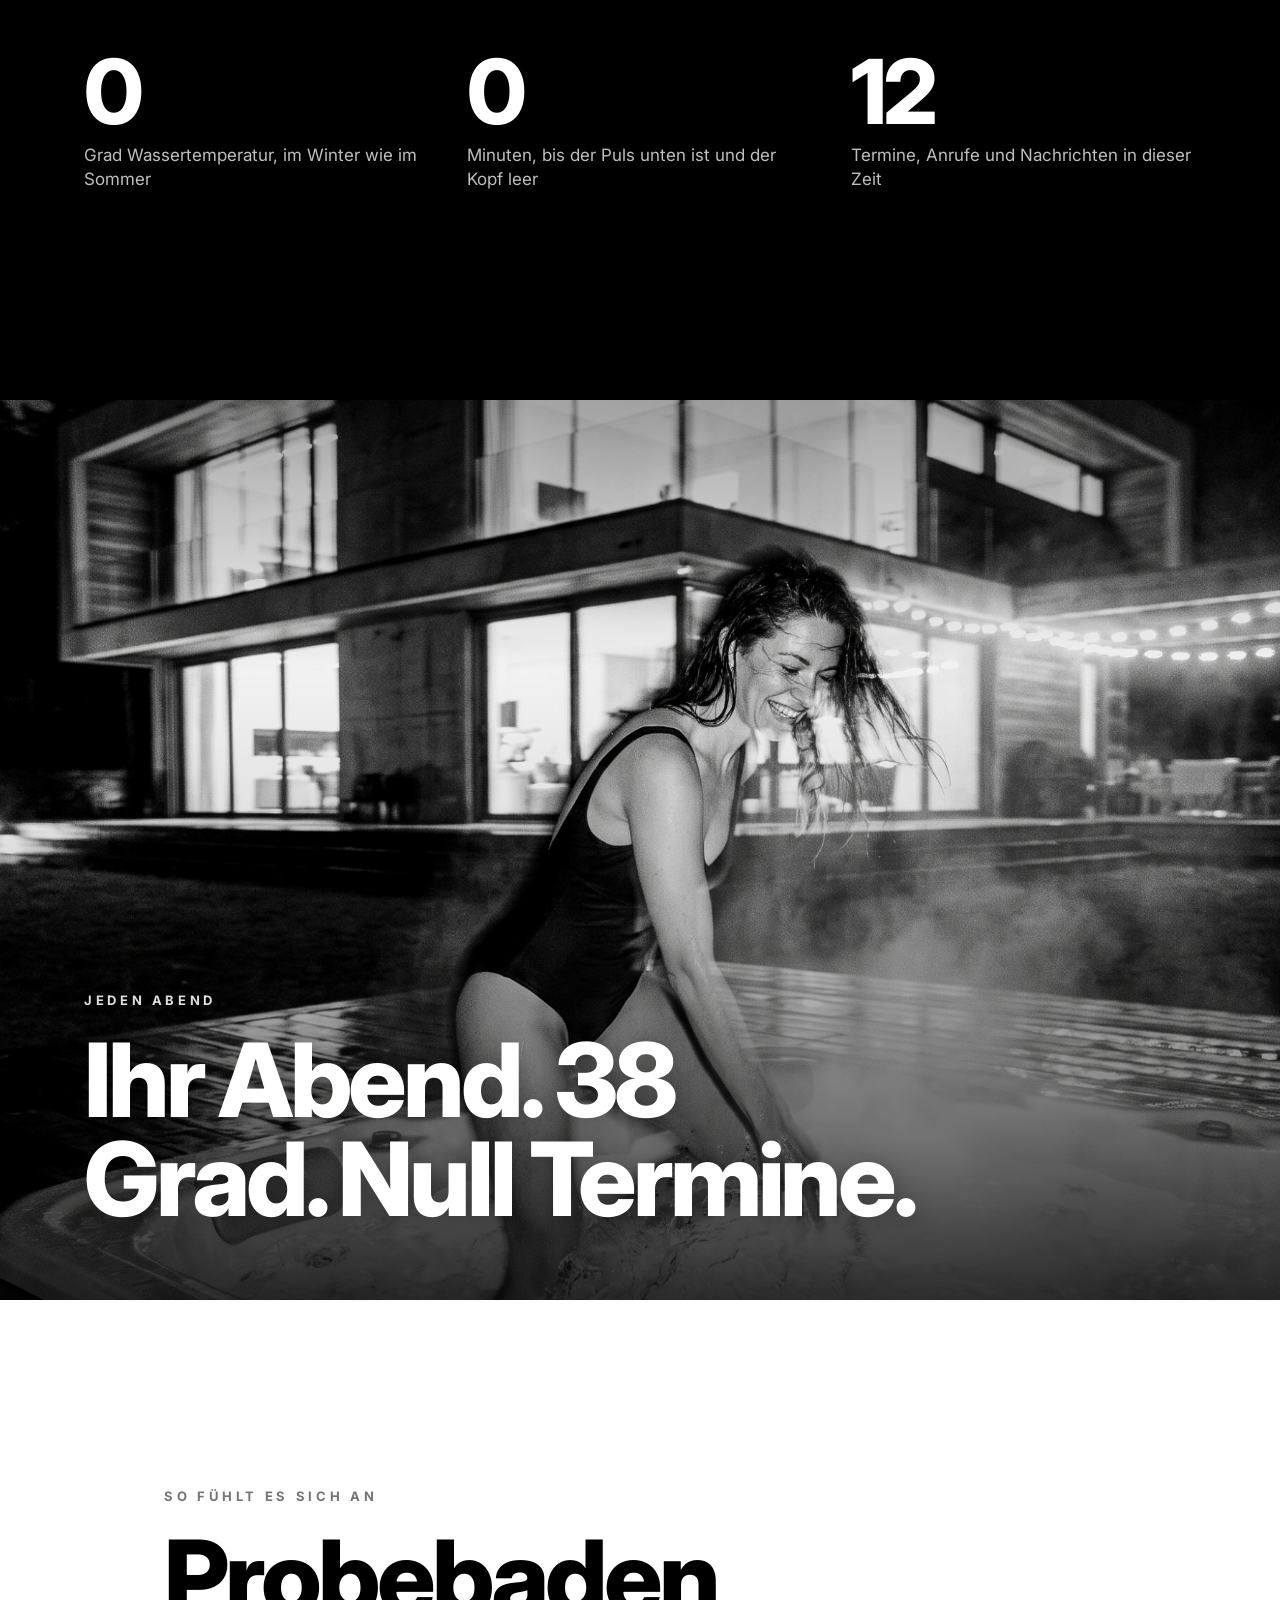
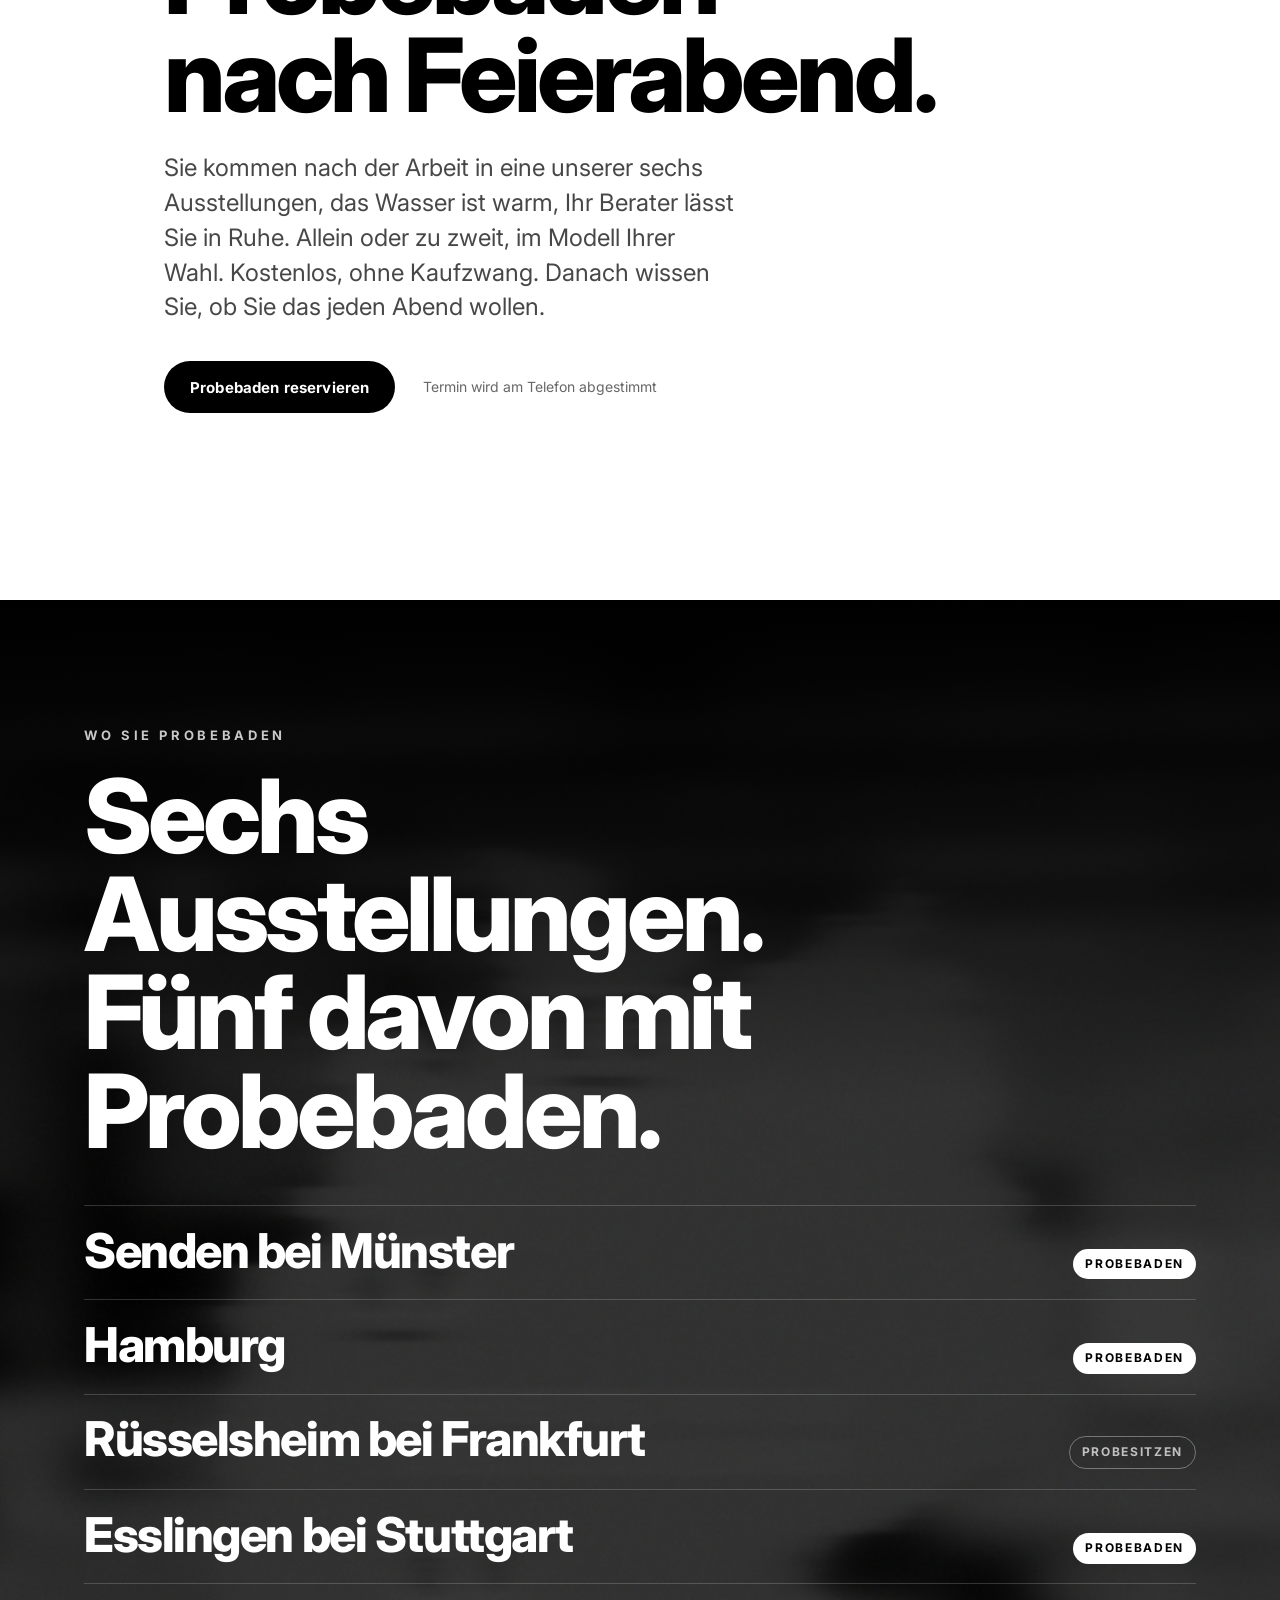
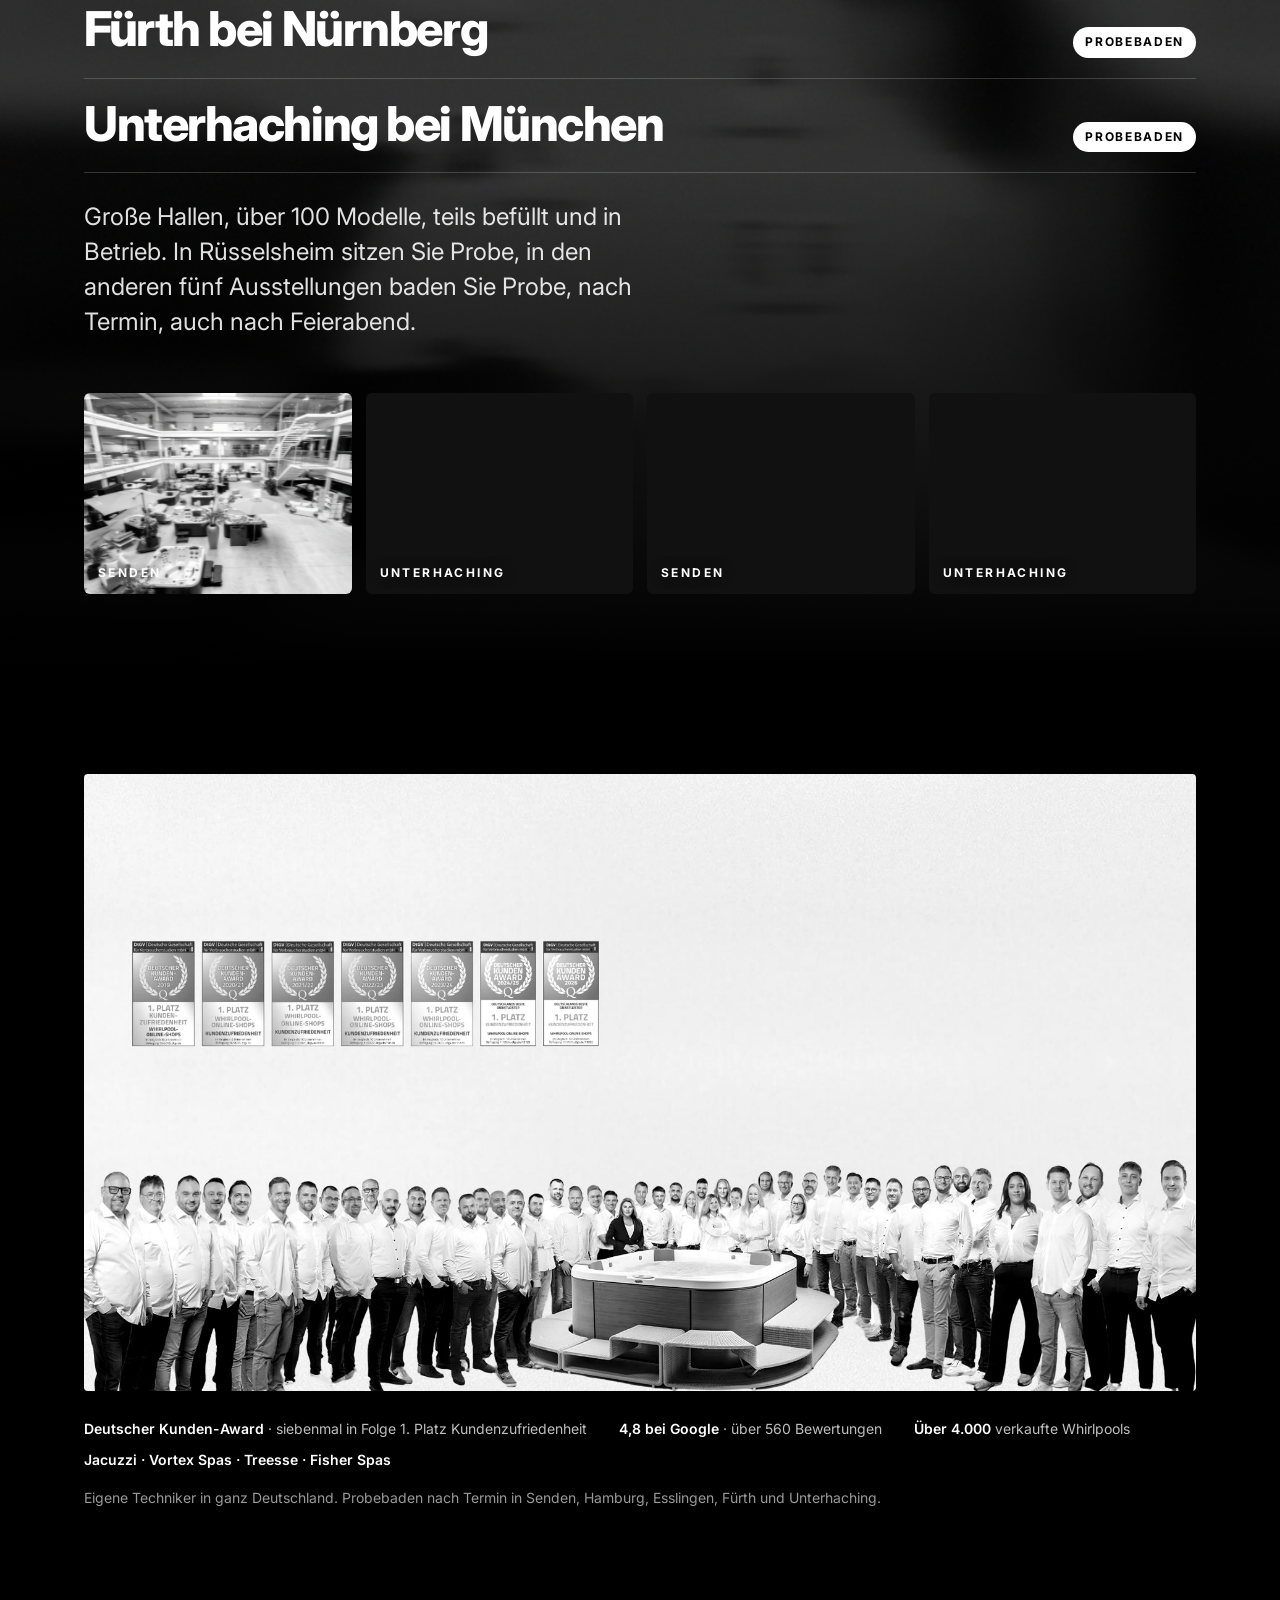
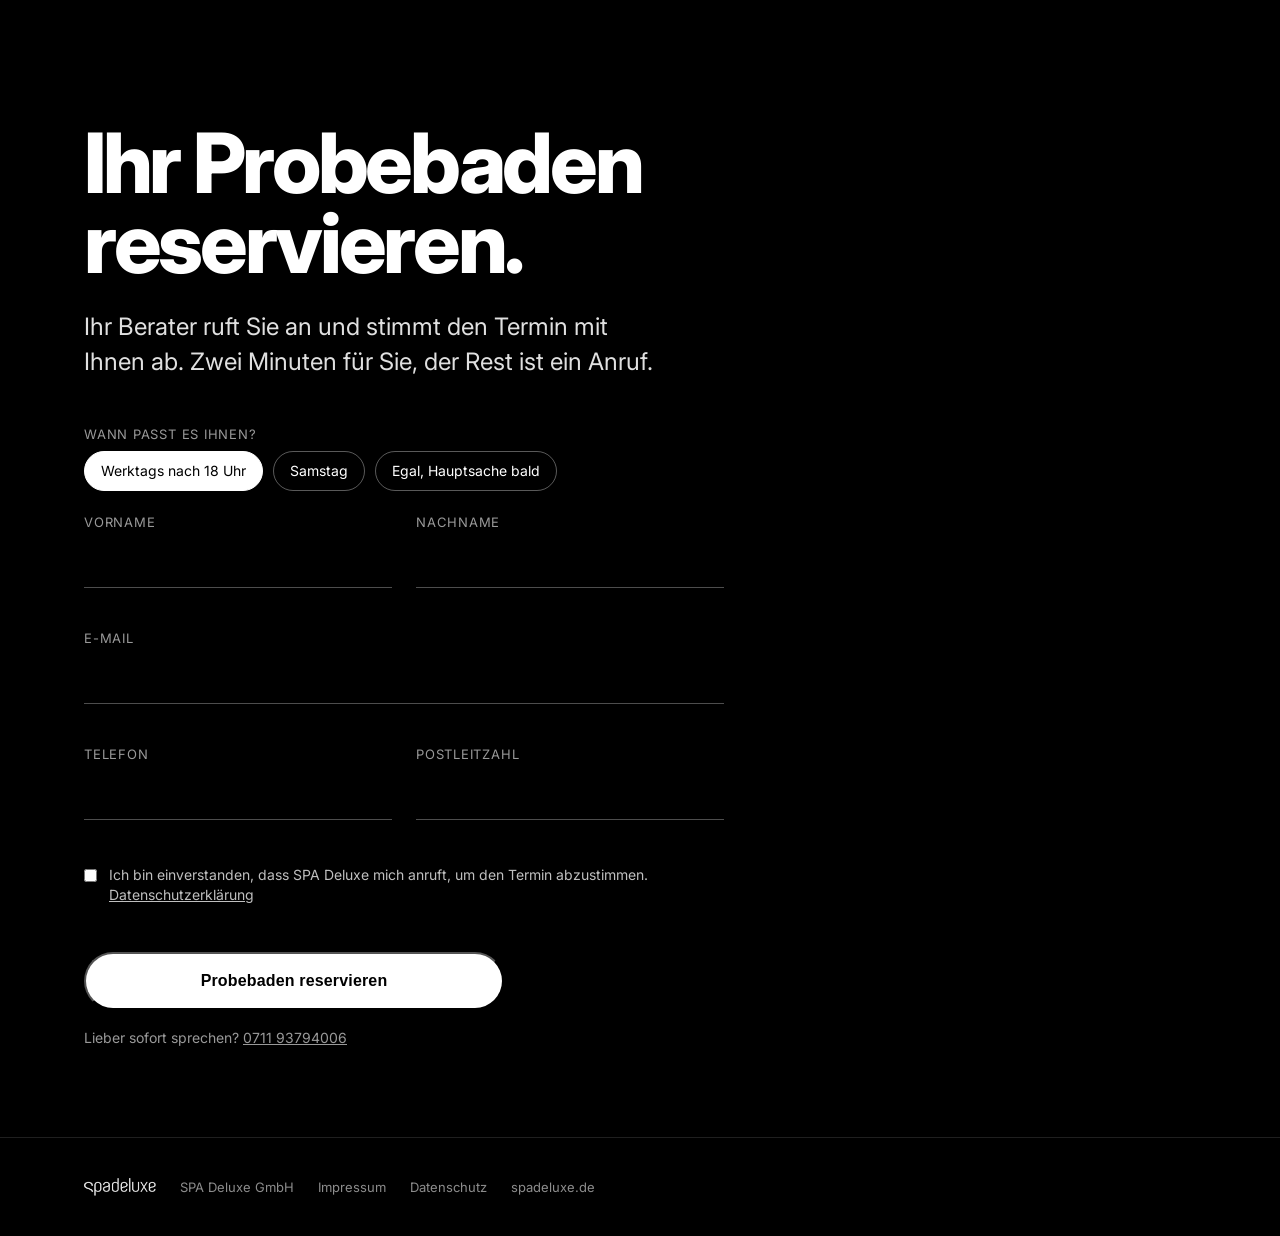
==== commit 42ebe153: "Abschalten: eigene Rufnummer 0711 93794006 am Formular und in der Bestätigung Co-Authored-By: Claude" ====
--- a/abschalten/index.html
+++ b/abschalten/index.html
@@ -218,7 +218,7 @@
 
           <button type="submit" class="knopf" id="lead-submit">Probebaden reservieren</button>
         </form>
-        <p class="form-foot">Lieber sofort sprechen? <a href="tel:+4925974753015">02597 4753015</a></p>
+        <p class="form-foot">Lieber sofort sprechen? <a href="tel:+4971193794006">0711 93794006</a></p>
       </div>
 
       <iframe name="zoho-lead-sink" title="Zoho" hidden aria-hidden="true"></iframe>
@@ -240,7 +240,7 @@
           <div class="ticket-aktionen"></div>
           <div class="lead-done-note">
             <p>Bis dahin: Nichts vorbereiten. Badesachen reichen, Handtücher haben wir.</p>
-            <p class="lead-done-fast">Lieber sofort sprechen? <a href="tel:+4925974753015">02597 4753015</a></p>
+            <p class="lead-done-fast">Lieber sofort sprechen? <a href="tel:+4971193794006">0711 93794006</a></p>
           </div>
         </div>
       </div>
